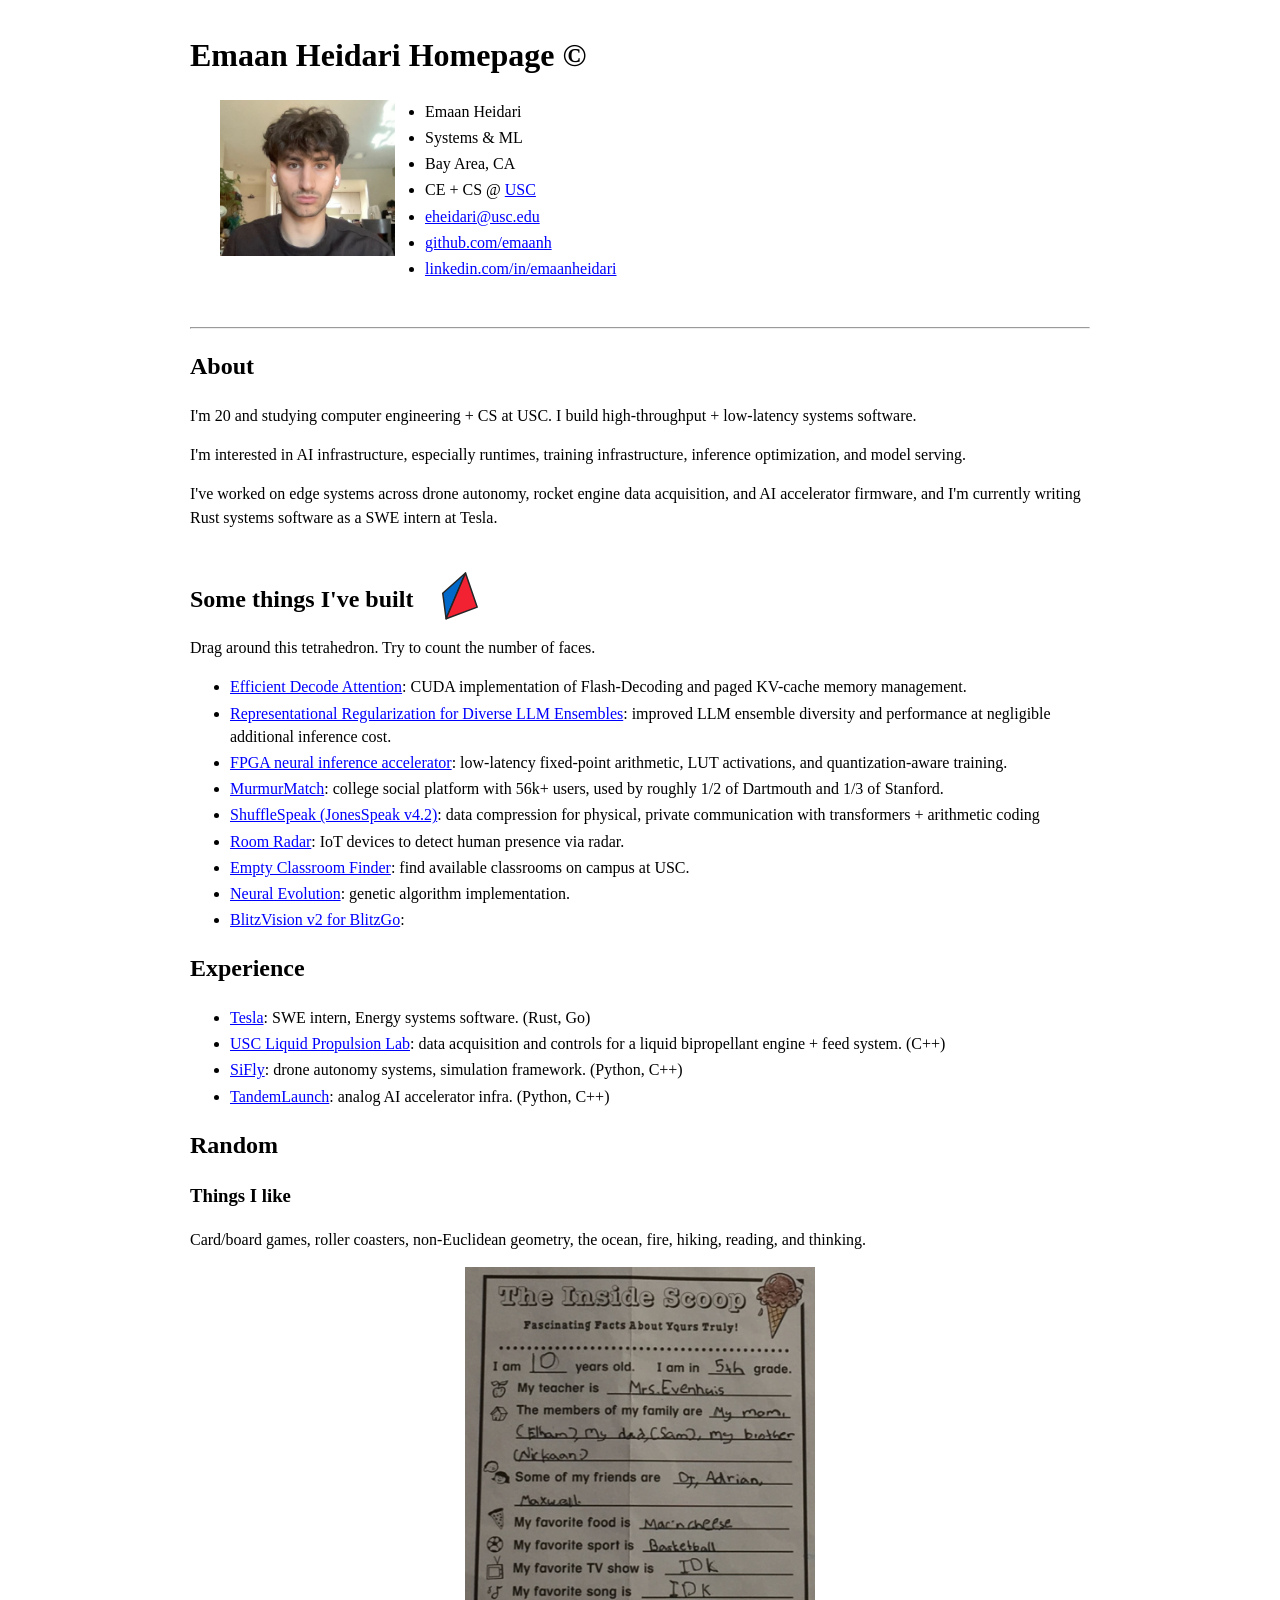
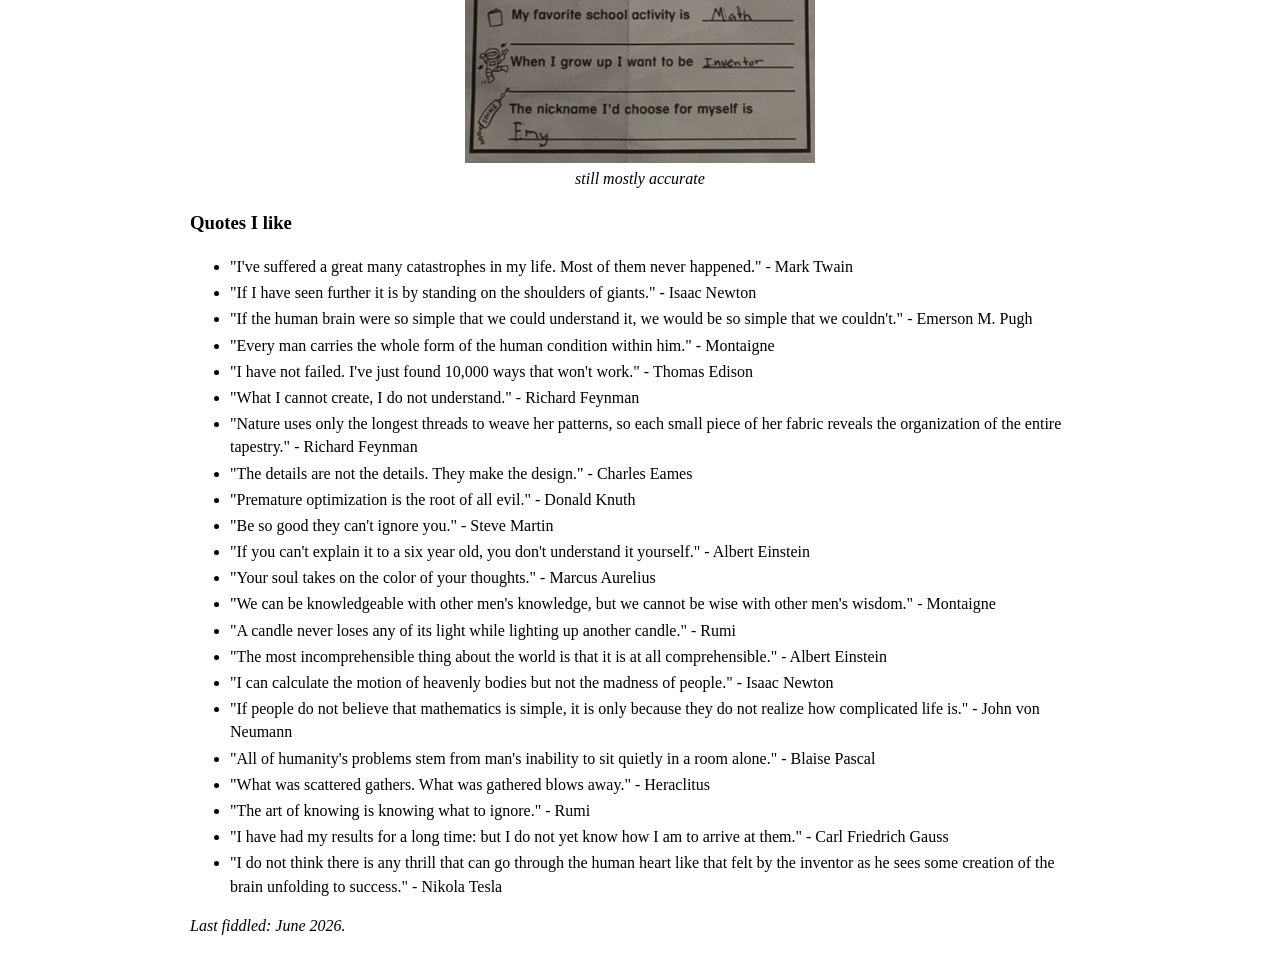
==== index.html @ a0d50287 "fixed quotes" ====
<!DOCTYPE html>
<html>
<head>
<meta http-equiv="Content-Type" content="text/html; charset=utf-8">
<title>Emaan Heidari</title>
<style>
body {
  max-width: 900px;
  margin: 32px auto;
  padding: 0 20px;
  font-family: Georgia, "Times New Roman", serif;
  line-height: 1.45;
}

#tetra-frame {
  position: relative;
  left: 10px;
  top: 20px;
  z-index: 1;
  pointer-events: auto;
}

img {
  margin-bottom: 12px;
}

li {
  margin: 3px 0;
}
</style>
</head>

<body bgcolor="#FFFFFF" text="#000000" link="#0000FF" vlink="#330088" alink="#FF0044">

<h1>Emaan Heidari Homepage &copy;</h1>

<img align="left" width="175" hspace="30" src="imgs/me.jpg" alt="Emaan Heidari picture">

<ul>
<li>Emaan Heidari</li>
<li>Systems &amp; ML</li>
<li>Bay Area, CA</li>
<li>CE + CS @ <a href="https://www.usc.edu/">USC</a></li>
<li><a href="mailto:eheidari@usc.edu">eheidari@usc.edu</a></li>
<li><a href="https://github.com/emaanh">github.com/emaanh</a></li>
<li><a href="https://linkedin.com/in/emaanheidari">linkedin.com/in/emaanheidari</a></li>
</ul>

<br clear="left">
<hr>

<h2>About</h2>

<p>I'm 20 and studying computer engineering + CS at USC. I build high-throughput + low-latency systems software.</p>

<p>I'm interested in AI infrastructure, especially runtimes, training infrastructure, inference optimization, and model serving.</p>

<p>I've worked on edge systems across drone autonomy, rocket engine data acquisition, and AI accelerator firmware, and I'm currently writing Rust systems software as a SWE intern at Tesla.</p>

<h2>
Some things I've built
<iframe id="tetra-frame" src="tetrahedron.html" width="0" height="0" frameborder="0" scrolling="no" title="spinning 3-faced tetrahedron"></iframe>
<script>
window.addEventListener('message', function (e) {
  if (e.data && e.data.type === 'tetra-size') {
    var f = document.getElementById('tetra-frame');
    f.width = e.data.size;
    f.height = e.data.size;
  }
});
</script>
</h2>

<p>Drag around this tetrahedron. Try to count the number of faces.</p>

<ul>

<li><a href="decode_attention.pdf">Efficient Decode Attention</a>: CUDA implementation of Flash-Decoding and paged KV-cache memory management.</li>
<li><a href="cka.pdf">Representational Regularization for Diverse LLM Ensembles</a>: improved LLM ensemble diversity and performance at negligible additional inference cost.</li>
<li><a href="fpga.pdf">FPGA neural inference accelerator</a>: low-latency fixed-point arithmetic, LUT activations, and quantization-aware training.</li>
<li><a href="https://murmurmatch.com">MurmurMatch</a>: college social platform with 56k+ users, used by roughly 1/2 of Dartmouth and 1/3 of Stanford.</li>
<li><a href="https://emaanheidari.com/shuffle-speak">ShuffleSpeak (JonesSpeak v4.2)</a>: data compression for physical, private communication with transformers + arithmetic coding</li>
<li><a href="https://docs.google.com/presentation/d/1klZvHq6K829ezVN0dDykqpbuYAbzB2iiWQM5M1Kj5PE">Room Radar</a>: IoT devices to detect human presence via radar.</li>
<li><a href="https://github.com/emaanh/classfinder">Empty Classroom Finder</a>: find available classrooms on campus at USC.</li>
<li><a href="https://github.com/emaanh/NeuralEvolution">Neural Evolution</a>: genetic algorithm implementation.</li>
<li><a href="https://github.com/emaanh/blitzvision-openspiel">BlitzVision v2 for BlitzGo</a>: </li>

<!--
<li>"The rules of BlitzGo are so intuitive, concise, and logical that if intelligent life forms exist elsewhere in the universe, they almost certainly play it."</li>
<li>"A divided army is half as strong."</li>
<li>Banana Arctic Shipping Company: connecting frozen waters to global supply chains. Based out of <a href="https://en.wikipedia.org/wiki/Diomede,_Alaska">Diomede, Alaska</a>.</li>
-->
</ul>

<!--
<p>Tournament Videos</p>
<iframe width="560" height="315"
  src="https://www.youtube.com/embed/UfRQ33Az0Ec"
  frameborder="0"
  allowfullscreen>
</iframe>
-->

<h2>Experience</h2>
<ul>
<li><a href="https://www.tesla.com/">Tesla</a>: SWE intern, Energy systems software. (Rust, Go)</li>
<li><a href="https://usclpl.com/">USC Liquid Propulsion Lab</a>: data acquisition and controls for a liquid bipropellant engine + feed system. (C++)</li>
<li><a href="https://sifly.co/">SiFly</a>: drone autonomy systems, simulation framework. (Python, C++)</li>
<li><a href="https://www.tandemlaunch.com/">TandemLaunch</a>: analog AI accelerator infra. (Python, C++)</li>
</ul>

<h2>Random</h2>

<h3>Things I like</h3>
<p>Card/board games, roller coasters, non-Euclidean geometry, the ocean, fire, hiking, reading, and thinking.</p>
<div style="text-align:center;">
<img src="imgs/all_about_me.png" width="350" alt="all about me worksheet" style="display:block; margin: 0 auto 4px;">
<em>still mostly accurate</em>
</div>

<h3>Quotes I like</h3>
<ul>
<li>"I've suffered a great many catastrophes in my life. Most of them never happened." - Mark Twain</li>
<li>"If I have seen further it is by standing on the shoulders of giants." - Isaac Newton</li>
<li>"If the human brain were so simple that we could understand it, we would be so simple that we couldn't." - Emerson M. Pugh</li>
<li>"Every man carries the whole form of the human condition within him." - Montaigne</li>
<li>"I have not failed. I've just found 10,000 ways that won't work." - Thomas Edison</li>
<li>"What I cannot create, I do not understand." - Richard Feynman</li>
<li>"Nature uses only the longest threads to weave her patterns, so each small piece of her fabric reveals the organization of the entire tapestry." - Richard Feynman</li>
<li>"The details are not the details. They make the design." - Charles Eames</li>
<li>"Premature optimization is the root of all evil." - Donald Knuth</li>
<li>"Be so good they can't ignore you." - Steve Martin</li>
<li>"If you can't explain it to a six year old, you don't understand it yourself." - Albert Einstein</li>
<li>"Your soul takes on the color of your thoughts." - Marcus Aurelius</li>
<li>"We can be knowledgeable with other men's knowledge, but we cannot be wise with other men's wisdom." - Montaigne</li>
<li>"A candle never loses any of its light while lighting up another candle." - Rumi</li>
<li>"The most incomprehensible thing about the world is that it is at all comprehensible." - Albert Einstein</li>
<li>"I can calculate the motion of heavenly bodies but not the madness of people." - Isaac Newton</li>
<li>"If people do not believe that mathematics is simple, it is only because they do not realize how complicated life is." - John von Neumann</li>
<li>"All of humanity's problems stem from man's inability to sit quietly in a room alone." - Blaise Pascal</li>
<li>"What was scattered gathers. What was gathered blows away." - Heraclitus</li>
<li>"The art of knowing is knowing what to ignore." - Rumi</li>
<li>"I have had my results for a long time: but I do not yet know how I am to arrive at them." - Carl Friedrich Gauss</li>
<li>"I do not think there is any thrill that can go through the human heart like that felt by the inventor as he sees some creation of the brain unfolding to success." - Nikola Tesla</li>
</ul>

<em>Last fiddled: June 2026.</em>

</body>
</html>
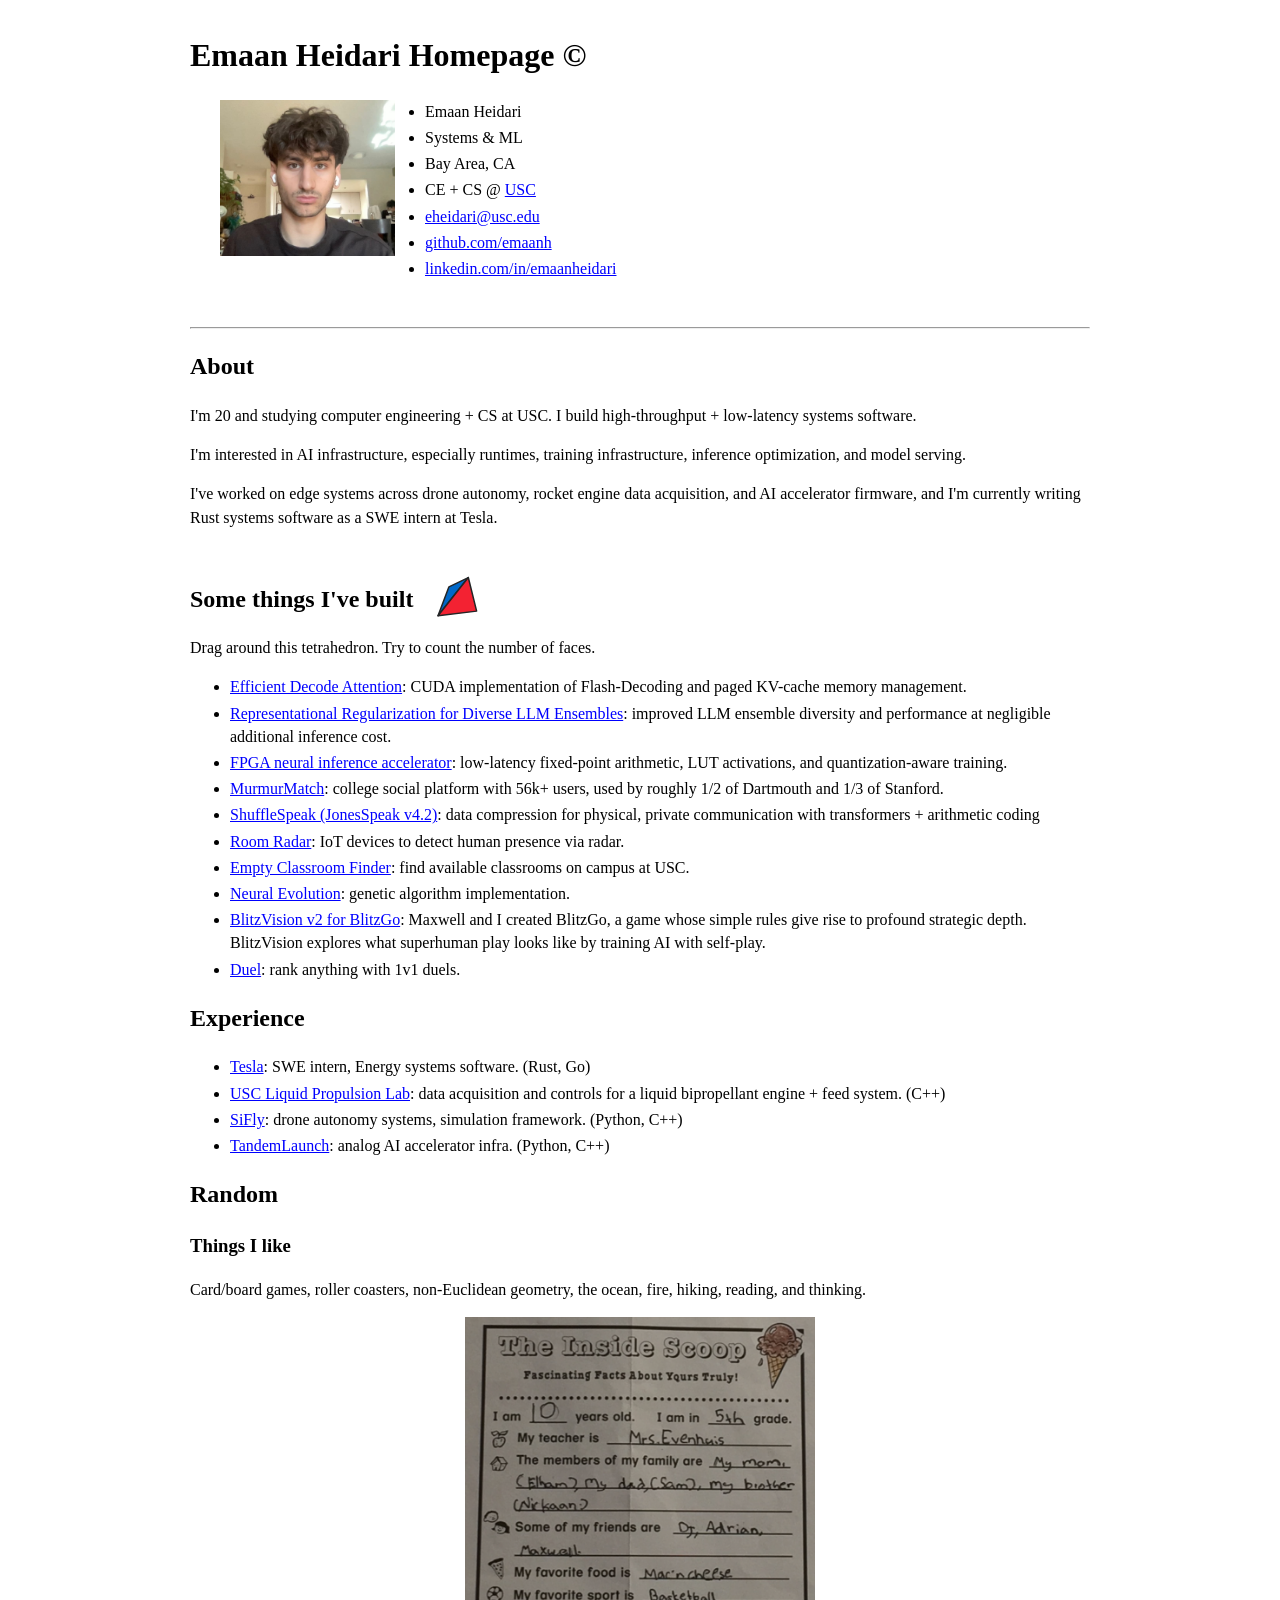
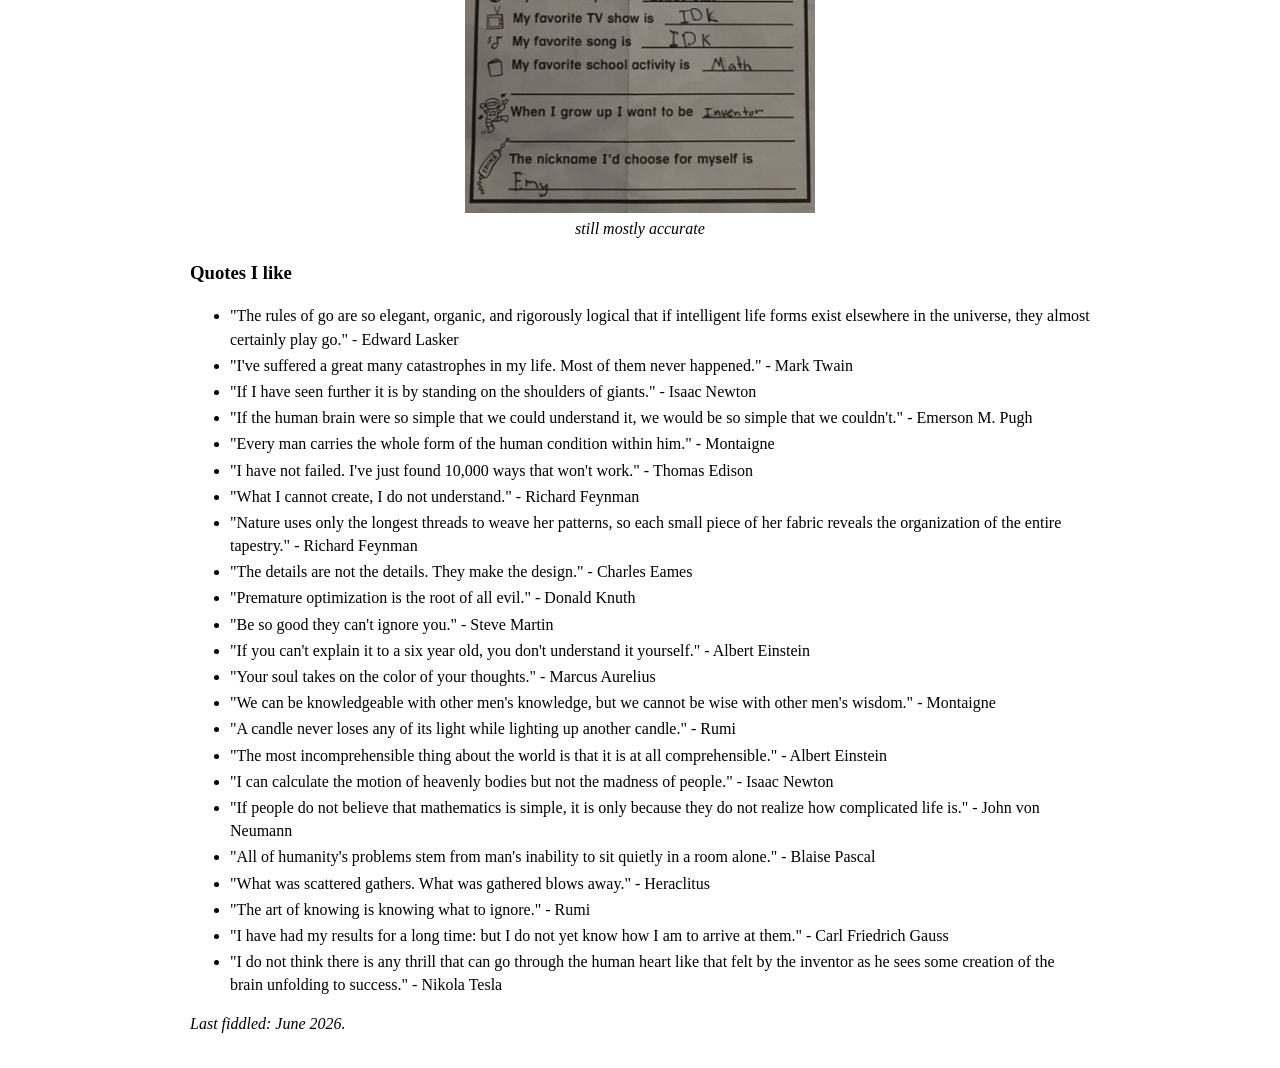
==== commit 1f23cde8: "newest" ====
--- a/index.html
+++ b/index.html
@@ -83,7 +83,8 @@
 <li><a href="https://docs.google.com/presentation/d/1klZvHq6K829ezVN0dDykqpbuYAbzB2iiWQM5M1Kj5PE">Room Radar</a>: IoT devices to detect human presence via radar.</li>
 <li><a href="https://github.com/emaanh/classfinder">Empty Classroom Finder</a>: find available classrooms on campus at USC.</li>
 <li><a href="https://github.com/emaanh/NeuralEvolution">Neural Evolution</a>: genetic algorithm implementation.</li>
-<li><a href="https://github.com/emaanh/blitzvision-openspiel">BlitzVision v2 for BlitzGo</a>: </li>
+<li><a href="https://github.com/emaanh/blitzvision-openspiel">BlitzVision v2 for BlitzGo</a>: Maxwell and I created BlitzGo, a game whose simple rules give rise to profound strategic depth. BlitzVision explores what superhuman play looks like by training AI with self-play.</li>
+<li><a href="https://github.com/emaanh/duel">Duel</a>: rank anything with 1v1 duels.</li>
 
 <!--
 <li>"The rules of BlitzGo are so intuitive, concise, and logical that if intelligent life forms exist elsewhere in the universe, they almost certainly play it."</li>
@@ -120,6 +121,7 @@
 
 <h3>Quotes I like</h3>
 <ul>
+<li>"The rules of go are so elegant, organic, and rigorously logical that if intelligent life forms exist elsewhere in the universe, they almost certainly play go." - Edward Lasker</li>
 <li>"I've suffered a great many catastrophes in my life. Most of them never happened." - Mark Twain</li>
 <li>"If I have seen further it is by standing on the shoulders of giants." - Isaac Newton</li>
 <li>"If the human brain were so simple that we could understand it, we would be so simple that we couldn't." - Emerson M. Pugh</li>
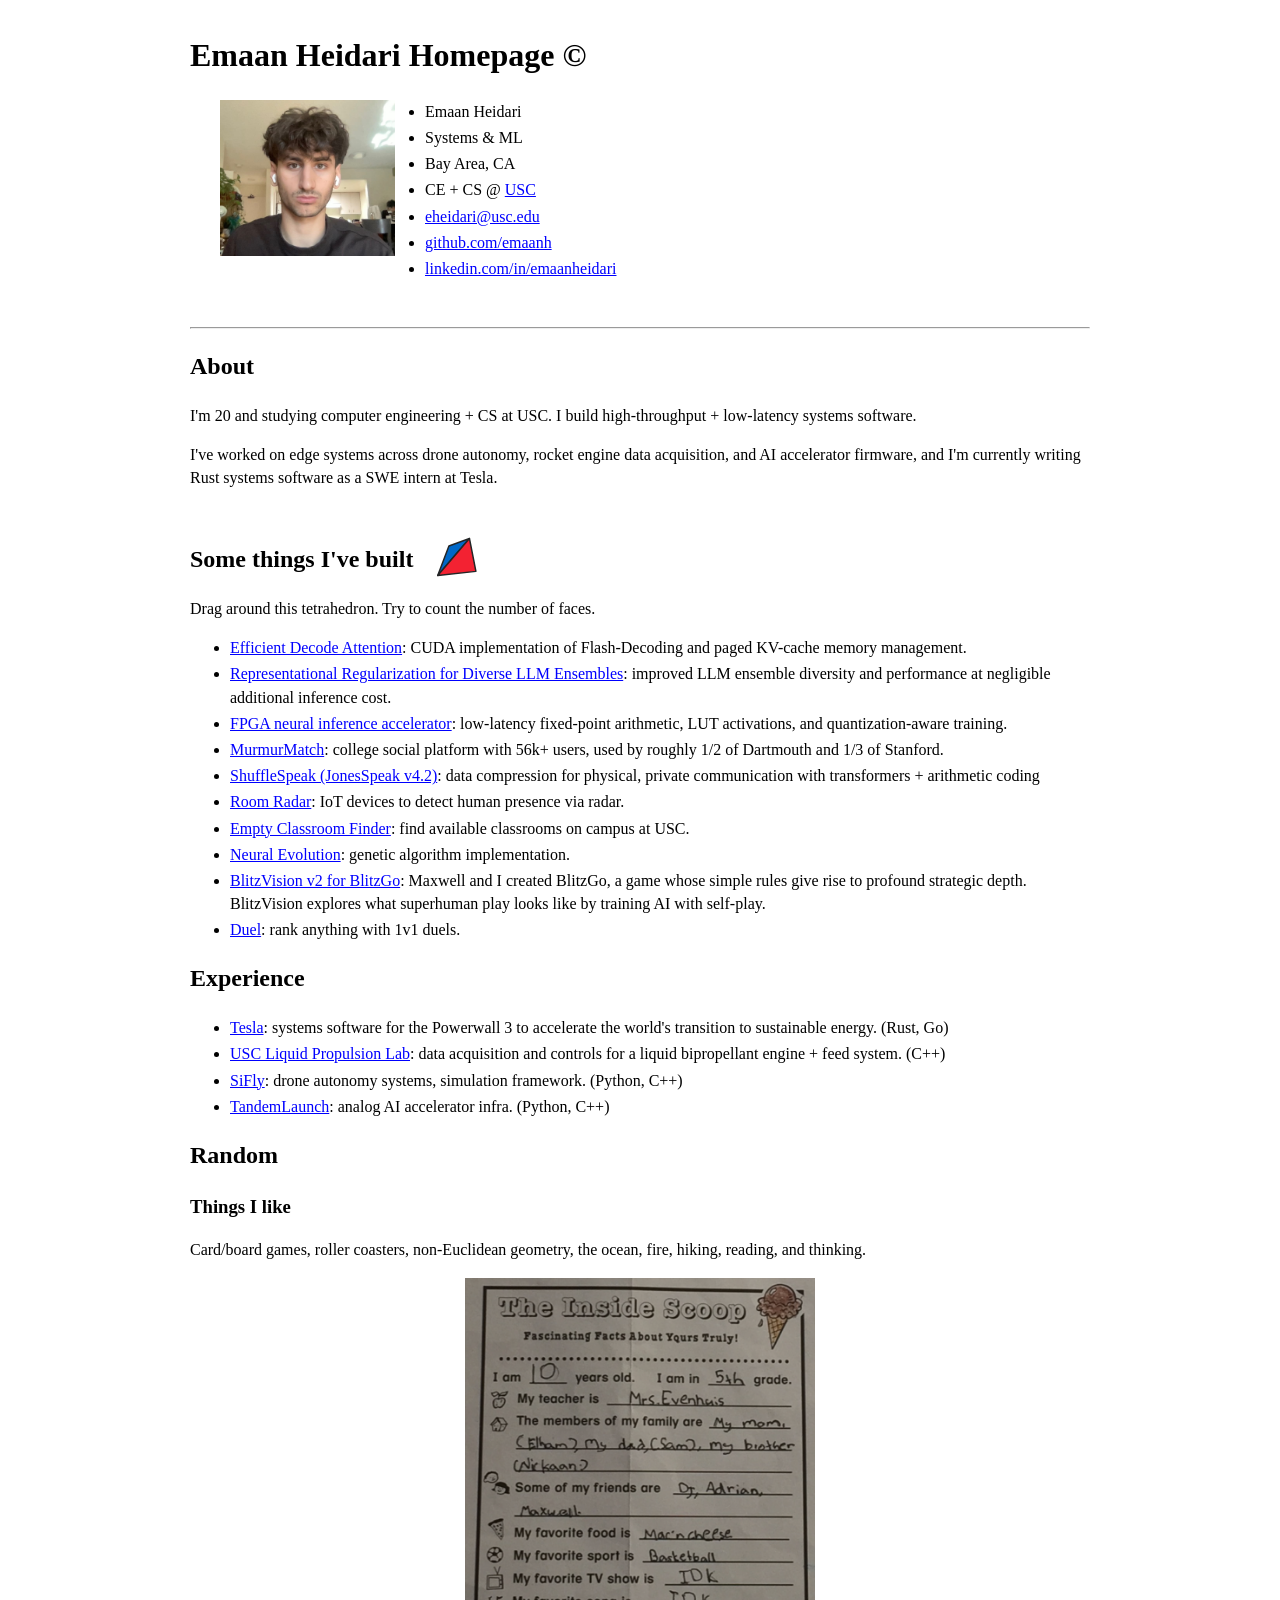
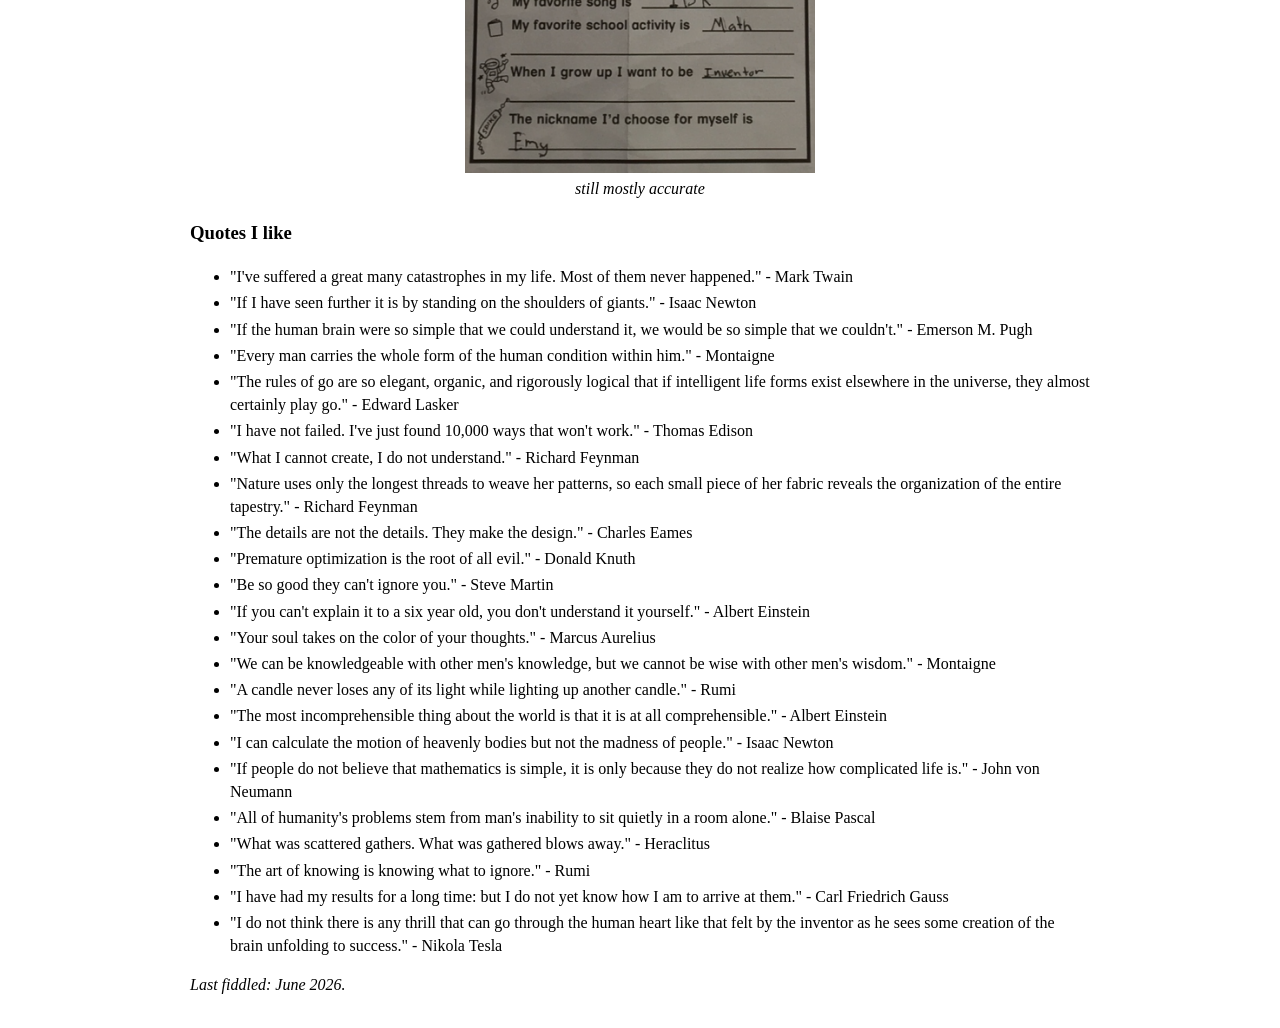
==== commit 20400163: "bruh" ====
--- a/index.html
+++ b/index.html
@@ -53,7 +53,6 @@
 
 <p>I'm 20 and studying computer engineering + CS at USC. I build high-throughput + low-latency systems software.</p>
 
-<p>I'm interested in AI infrastructure, especially runtimes, training infrastructure, inference optimization, and model serving.</p>
 
 <p>I've worked on edge systems across drone autonomy, rocket engine data acquisition, and AI accelerator firmware, and I'm currently writing Rust systems software as a SWE intern at Tesla.</p>
 
@@ -104,7 +103,7 @@
 
 <h2>Experience</h2>
 <ul>
-<li><a href="https://www.tesla.com/">Tesla</a>: SWE intern, Energy systems software. (Rust, Go)</li>
+<li><a href="https://www.tesla.com/">Tesla</a>: systems software for the Powerwall 3 to accelerate the world's transition to sustainable energy. (Rust, Go)</li>
 <li><a href="https://usclpl.com/">USC Liquid Propulsion Lab</a>: data acquisition and controls for a liquid bipropellant engine + feed system. (C++)</li>
 <li><a href="https://sifly.co/">SiFly</a>: drone autonomy systems, simulation framework. (Python, C++)</li>
 <li><a href="https://www.tandemlaunch.com/">TandemLaunch</a>: analog AI accelerator infra. (Python, C++)</li>
@@ -121,11 +120,11 @@
 
 <h3>Quotes I like</h3>
 <ul>
-<li>"The rules of go are so elegant, organic, and rigorously logical that if intelligent life forms exist elsewhere in the universe, they almost certainly play go." - Edward Lasker</li>
 <li>"I've suffered a great many catastrophes in my life. Most of them never happened." - Mark Twain</li>
 <li>"If I have seen further it is by standing on the shoulders of giants." - Isaac Newton</li>
 <li>"If the human brain were so simple that we could understand it, we would be so simple that we couldn't." - Emerson M. Pugh</li>
 <li>"Every man carries the whole form of the human condition within him." - Montaigne</li>
+<li>"The rules of go are so elegant, organic, and rigorously logical that if intelligent life forms exist elsewhere in the universe, they almost certainly play go." - Edward Lasker</li>
 <li>"I have not failed. I've just found 10,000 ways that won't work." - Thomas Edison</li>
 <li>"What I cannot create, I do not understand." - Richard Feynman</li>
 <li>"Nature uses only the longest threads to weave her patterns, so each small piece of her fabric reveals the organization of the entire tapestry." - Richard Feynman</li>
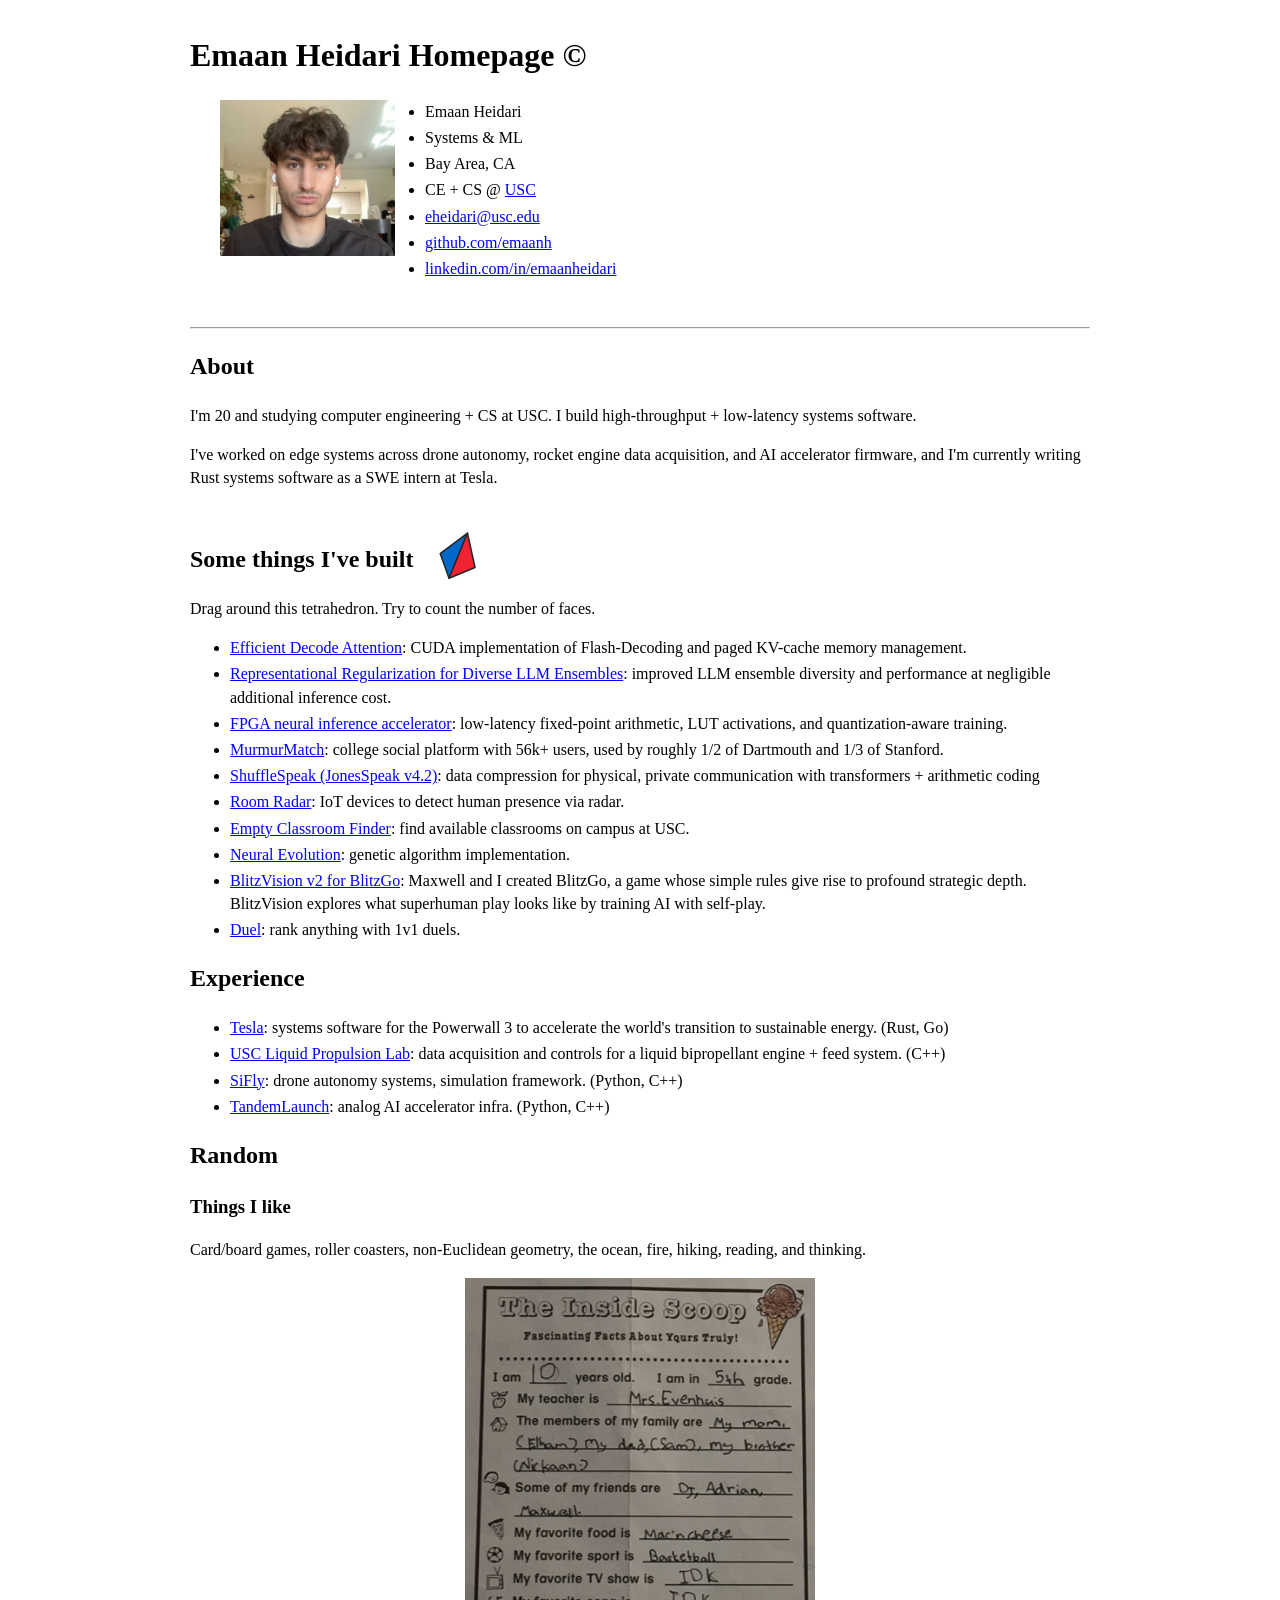
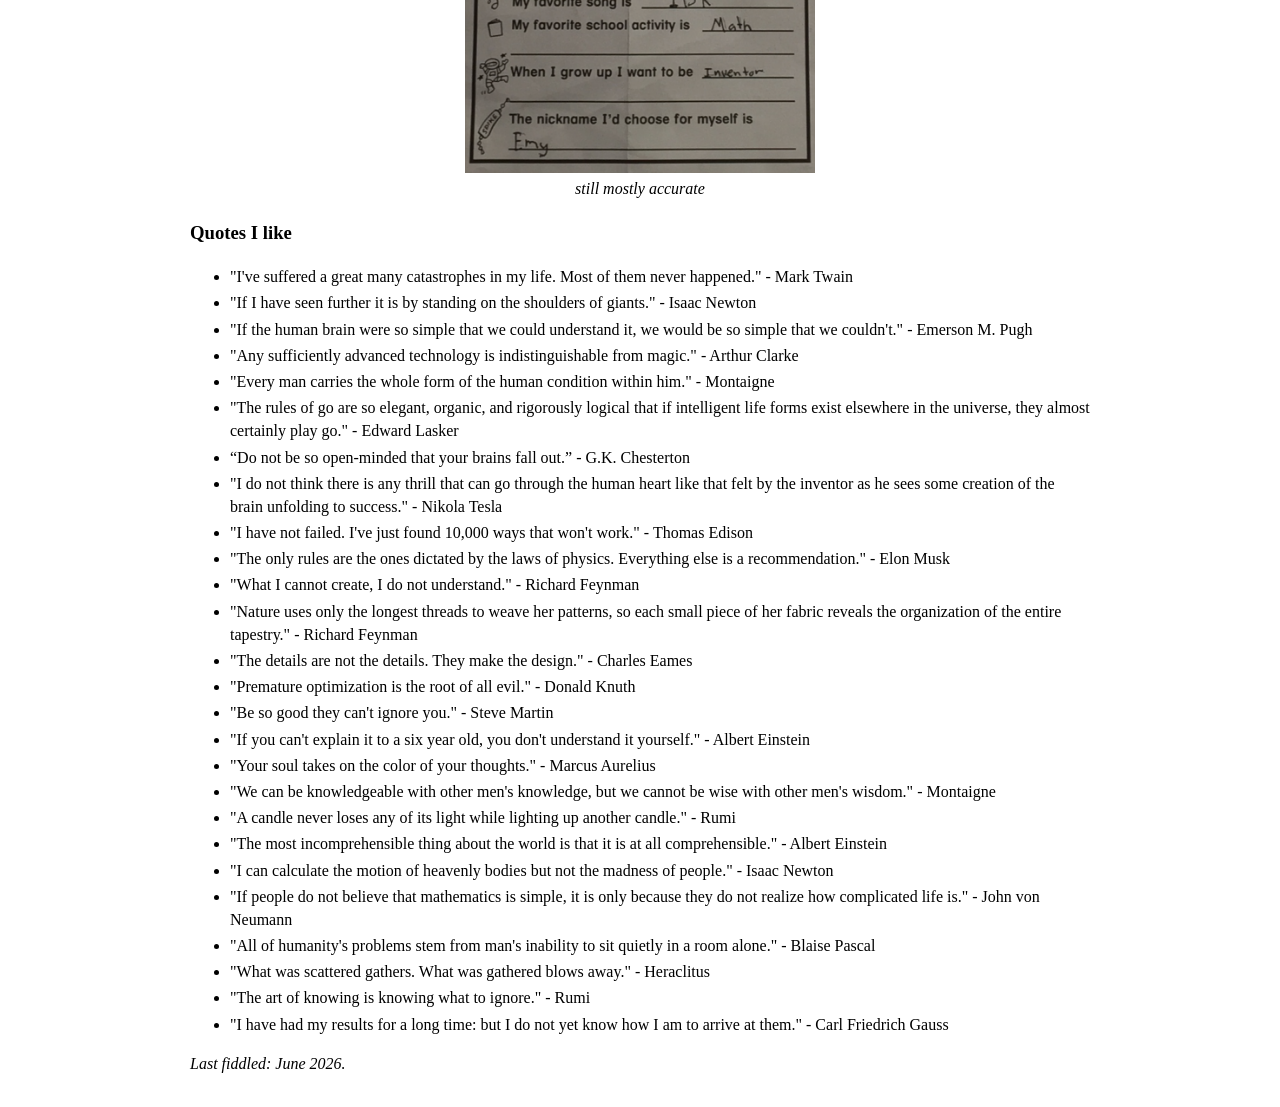
==== commit 1b40f68d: "new quotes" ====
--- a/index.html
+++ b/index.html
@@ -123,9 +123,13 @@
 <li>"I've suffered a great many catastrophes in my life. Most of them never happened." - Mark Twain</li>
 <li>"If I have seen further it is by standing on the shoulders of giants." - Isaac Newton</li>
 <li>"If the human brain were so simple that we could understand it, we would be so simple that we couldn't." - Emerson M. Pugh</li>
+<li>"Any sufficiently advanced technology is indistinguishable from magic." - Arthur Clarke</li>
 <li>"Every man carries the whole form of the human condition within him." - Montaigne</li>
 <li>"The rules of go are so elegant, organic, and rigorously logical that if intelligent life forms exist elsewhere in the universe, they almost certainly play go." - Edward Lasker</li>
+<li>“Do not be so open-minded that your brains fall out.”  - G.K. Chesterton</li>
+<li>"I do not think there is any thrill that can go through the human heart like that felt by the inventor as he sees some creation of the brain unfolding to success." - Nikola Tesla</li>
 <li>"I have not failed. I've just found 10,000 ways that won't work." - Thomas Edison</li>
+<li>"The only rules are the ones dictated by the laws of physics. Everything else is a recommendation." - Elon Musk</li>
 <li>"What I cannot create, I do not understand." - Richard Feynman</li>
 <li>"Nature uses only the longest threads to weave her patterns, so each small piece of her fabric reveals the organization of the entire tapestry." - Richard Feynman</li>
 <li>"The details are not the details. They make the design." - Charles Eames</li>
@@ -142,7 +146,6 @@
 <li>"What was scattered gathers. What was gathered blows away." - Heraclitus</li>
 <li>"The art of knowing is knowing what to ignore." - Rumi</li>
 <li>"I have had my results for a long time: but I do not yet know how I am to arrive at them." - Carl Friedrich Gauss</li>
-<li>"I do not think there is any thrill that can go through the human heart like that felt by the inventor as he sees some creation of the brain unfolding to success." - Nikola Tesla</li>
 </ul>
 
 <em>Last fiddled: June 2026.</em>
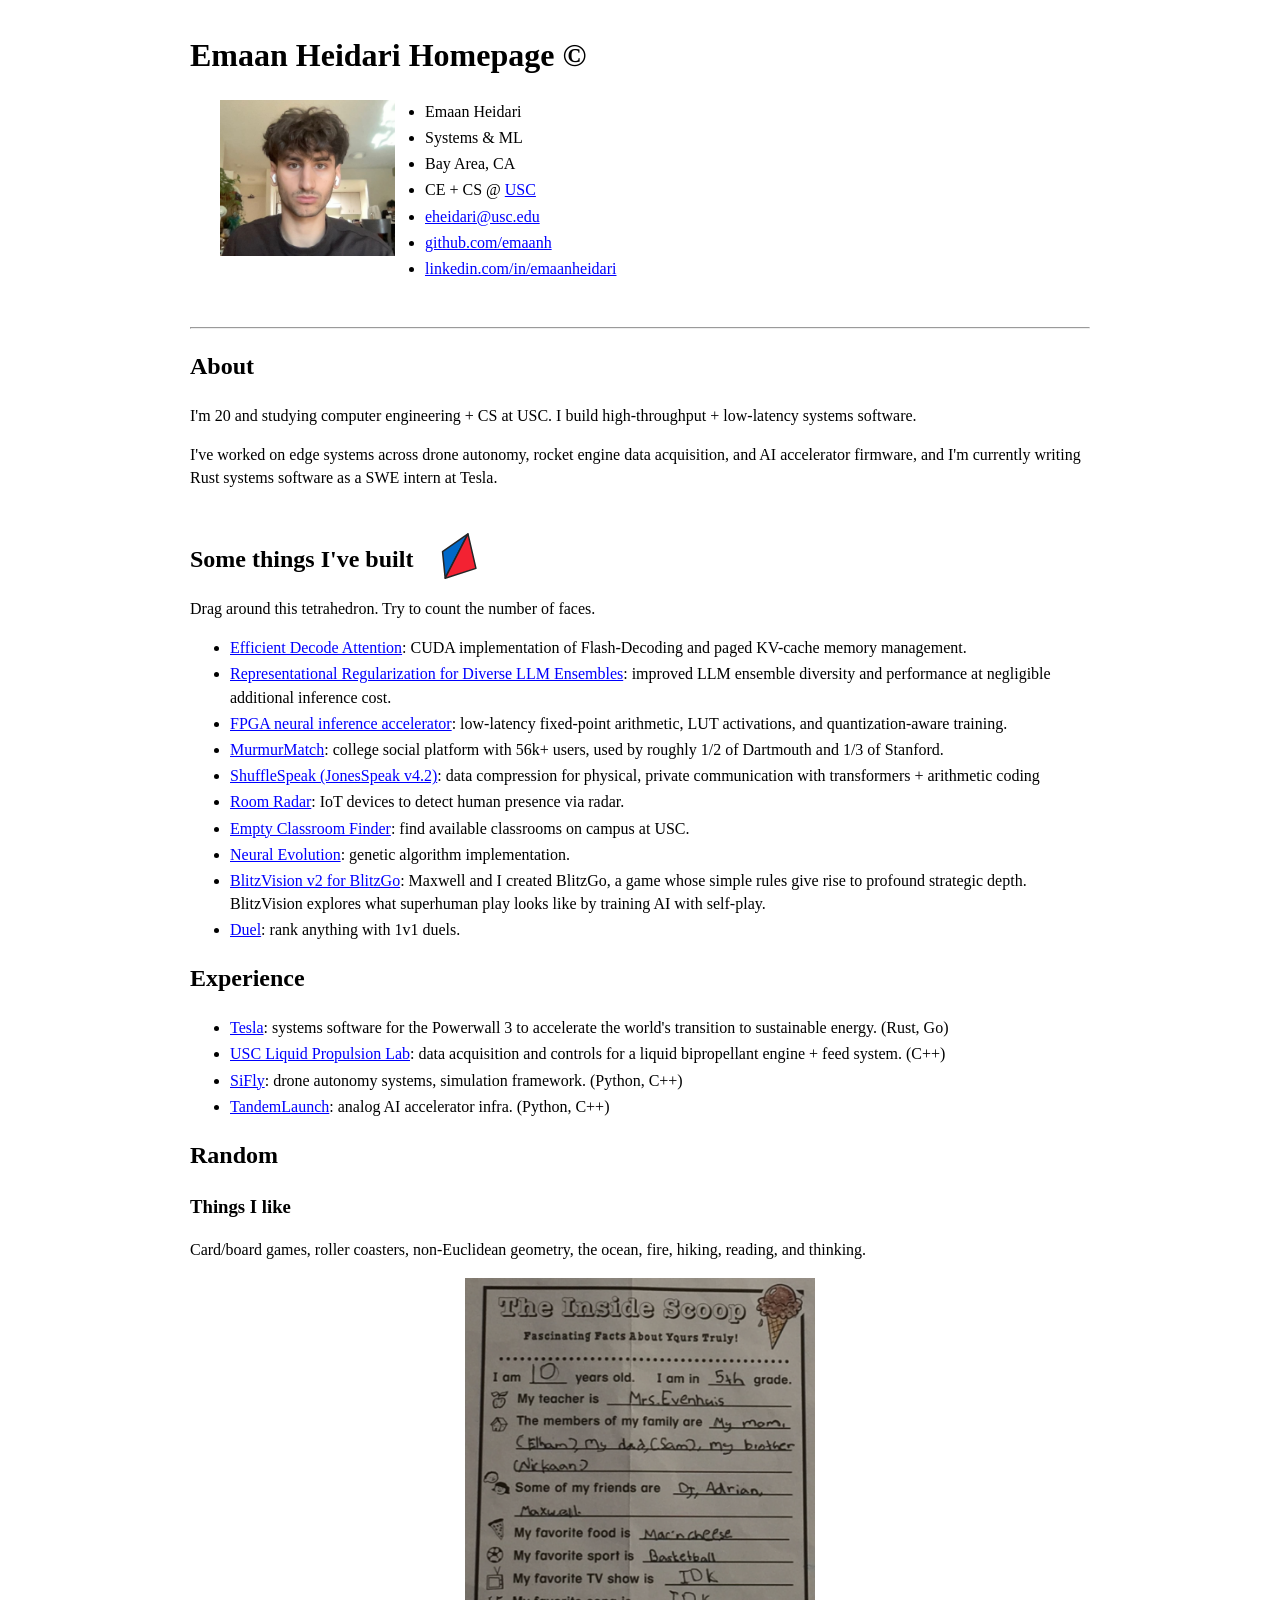
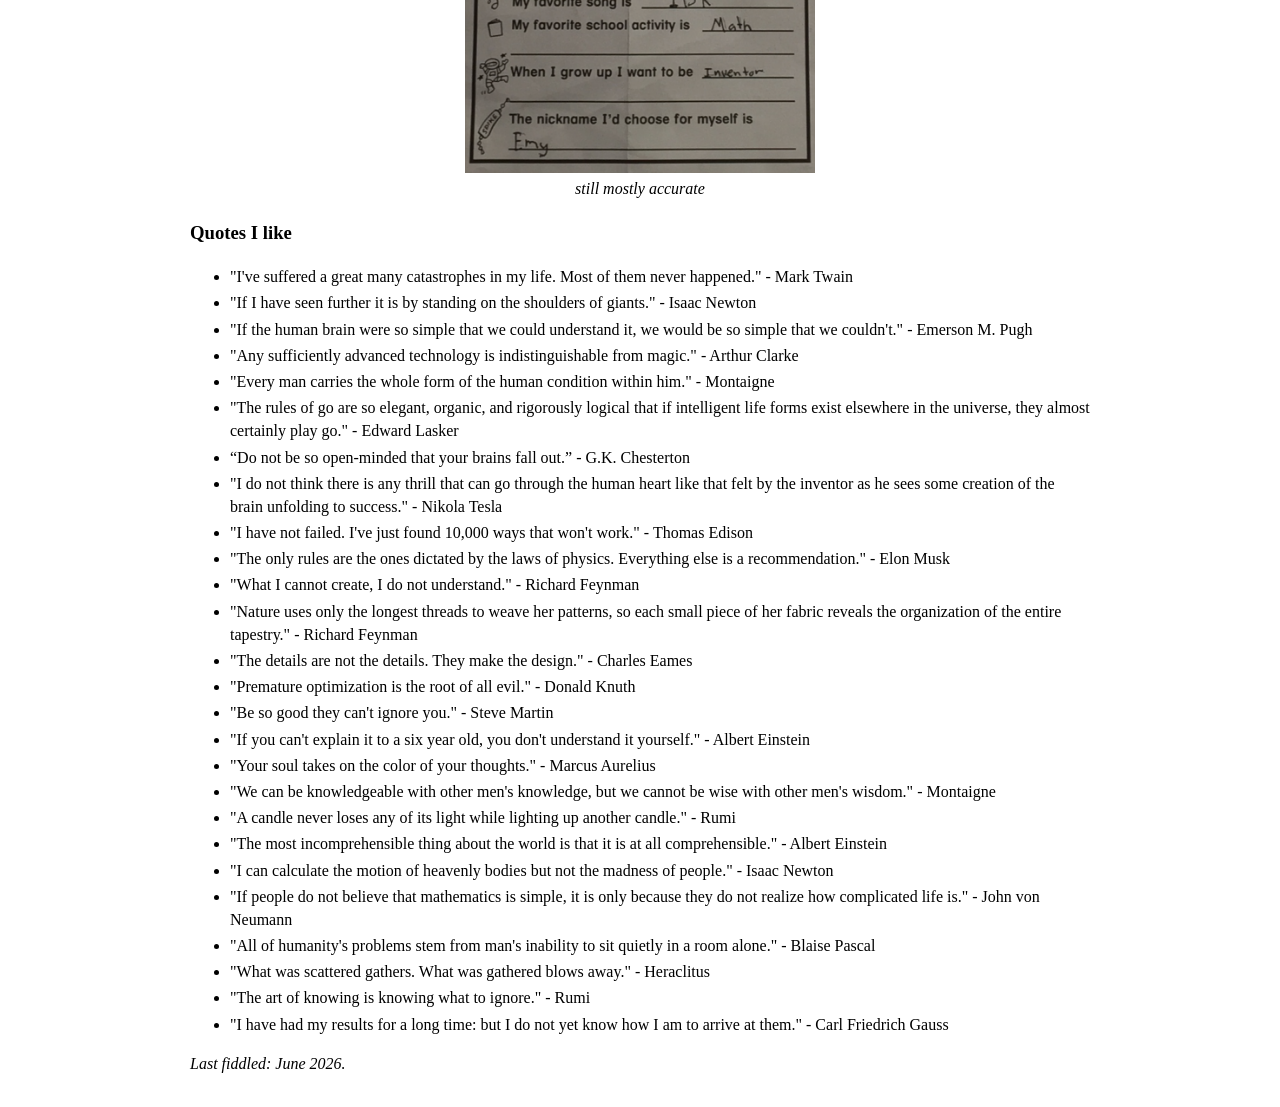
==== commit 55013af8: "remove stale comment" ====
--- a/index.html
+++ b/index.html
@@ -92,15 +92,6 @@
 -->
 </ul>
 
-<!--
-<p>Tournament Videos</p>
-<iframe width="560" height="315"
-  src="https://www.youtube.com/embed/UfRQ33Az0Ec"
-  frameborder="0"
-  allowfullscreen>
-</iframe>
--->
-
 <h2>Experience</h2>
 <ul>
 <li><a href="https://www.tesla.com/">Tesla</a>: systems software for the Powerwall 3 to accelerate the world's transition to sustainable energy. (Rust, Go)</li>
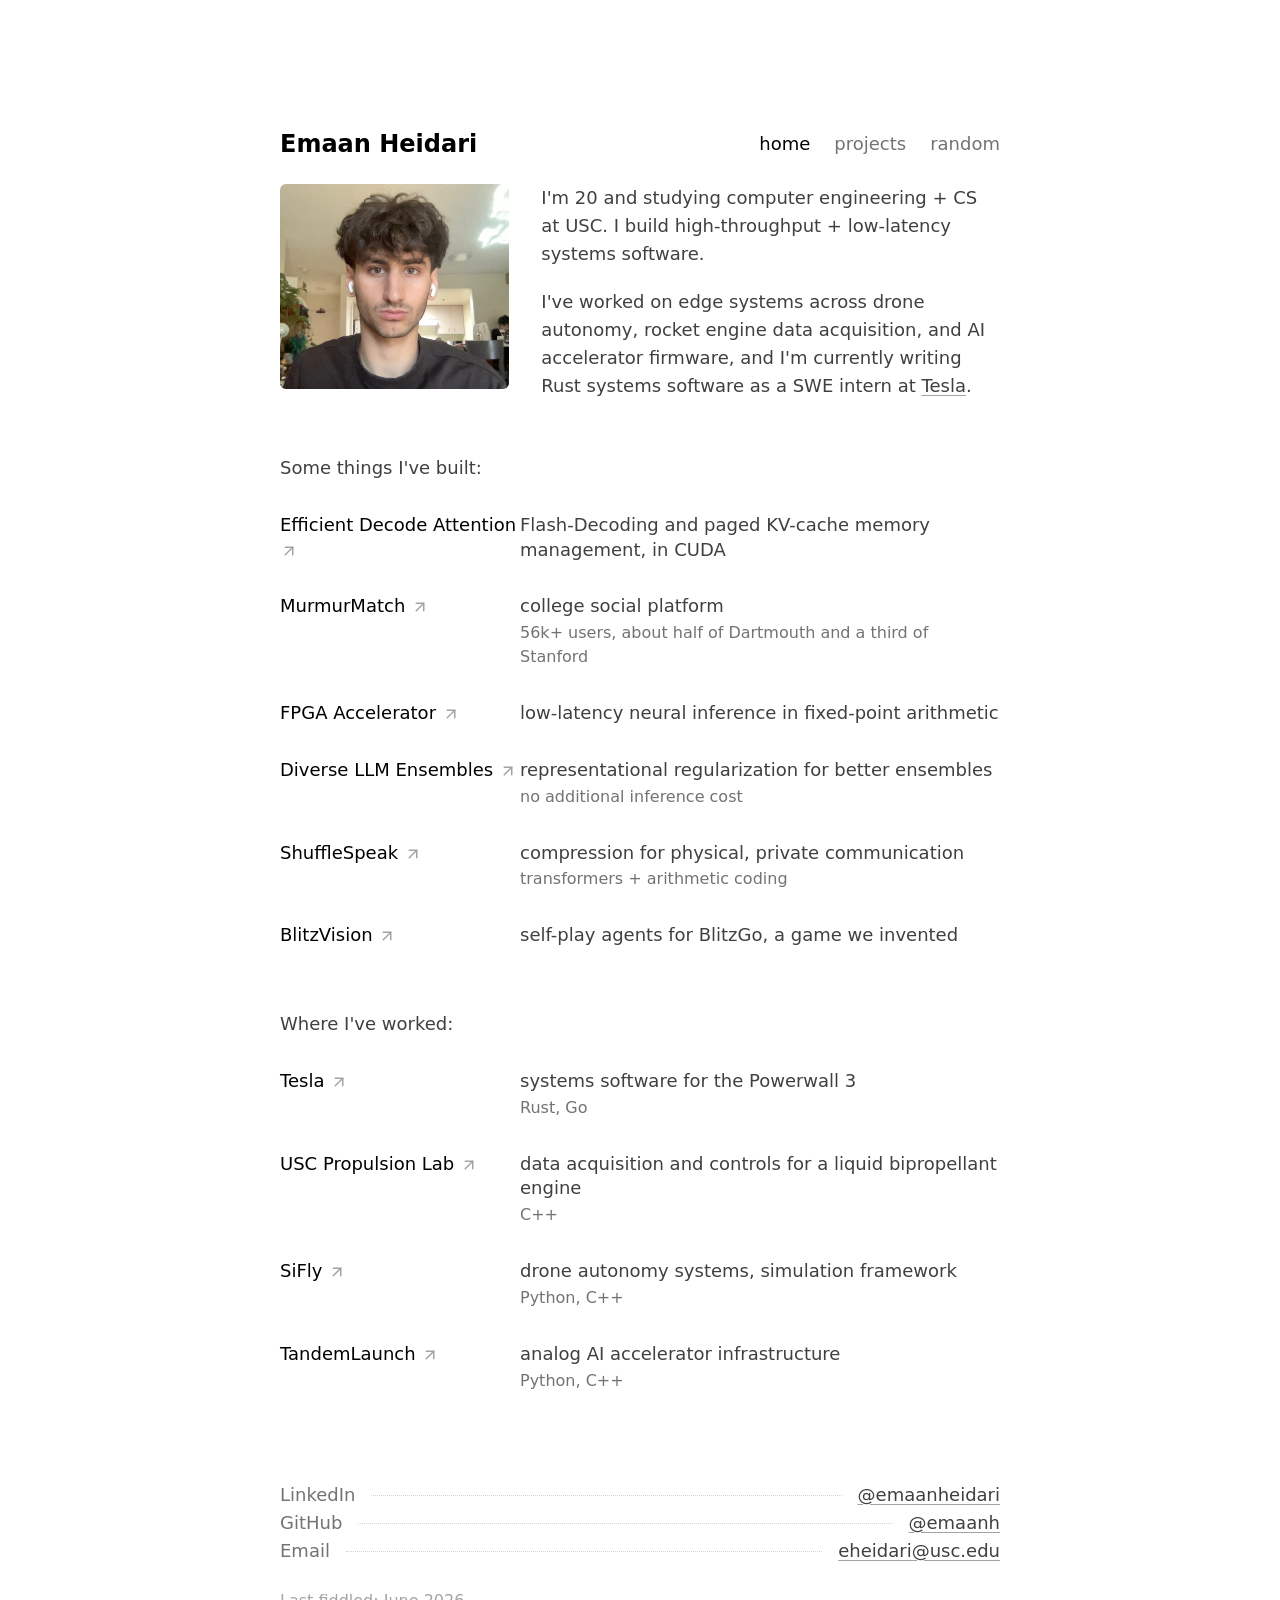
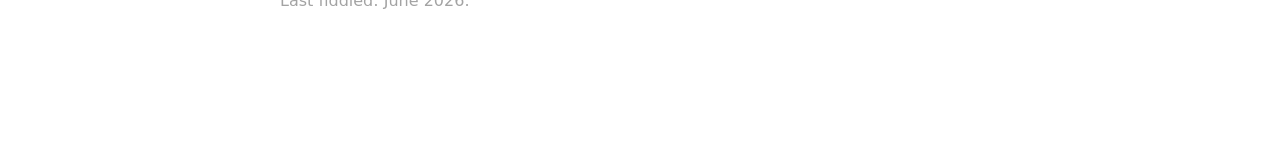
==== commit 300a7814: "Replace landing page with new portfolio site New home, projects, and random pages: system-font desig" ====
--- a/index.html
+++ b/index.html
@@ -1,146 +1,184 @@
 <!DOCTYPE html>
-<html>
-<head>
-<meta http-equiv="Content-Type" content="text/html; charset=utf-8">
-<title>Emaan Heidari</title>
-<style>
-body {
-  max-width: 900px;
-  margin: 32px auto;
-  padding: 0 20px;
-  font-family: Georgia, "Times New Roman", serif;
-  line-height: 1.45;
-}
+<html lang="en">
+  <head>
+    <meta charset="utf-8" />
+    <meta name="viewport" content="width=device-width, initial-scale=1" />
+    <title>Emaan Heidari</title>
+    <meta
+      name="description"
+      content="Systems and ML. I build high-throughput, low-latency systems software."
+    />
+    <link rel="stylesheet" href="/style.css" />
+  </head>
+  <body>
+    <header class="layout-md site-header">
+      <h1 class="site-title"><a href="/">Emaan Heidari</a></h1>
+      <nav class="site-nav">
+        <a href="/" aria-current="page">home</a>
+        <a href="/projects.html">projects</a>
+        <a href="/random.html">random</a>
+      </nav>
+    </header>
 
-#tetra-frame {
-  position: relative;
-  left: 10px;
-  top: 20px;
-  z-index: 1;
-  pointer-events: auto;
-}
+    <main>
+      <div class="layout-md intro">
+        <div class="portrait">
+          <img
+            src="/assets/img/emaan.jpg"
+            alt="Portrait photograph of Emaan Heidari"
+            width="897"
+            height="800"
+          />
+        </div>
+        <div class="prose copy">
+          <p>
+            I'm 20 and studying computer engineering + CS at USC. I build
+            high-throughput + low-latency systems software.
+          </p>
+          <p>
+            I've worked on edge systems across drone autonomy, rocket engine data
+            acquisition, and AI accelerator firmware, and I'm currently writing Rust
+            systems software as a SWE intern at
+            <a class="link" href="https://www.tesla.com/">Tesla</a>.
+          </p>
+        </div>
+      </div>
 
-img {
-  margin-bottom: 12px;
-}
+      <div class="layout-md prose stack">
+        <div class="pair-list">
+          <p class="pair-list-label">Some things I've built:</p>
 
-li {
-  margin: 3px 0;
-}
-</style>
-</head>
+          <a class="project-pair" href="/projects.html#decode-attention">
+            <div class="project-pair-name">
+              Efficient Decode Attention
+              <svg class="arrow" xmlns="http://www.w3.org/2000/svg" width="18" height="18" viewBox="0 0 24 24" fill="none" stroke="currentColor" stroke-width="2" stroke-linecap="round" stroke-linejoin="round" aria-hidden="true"><line x1="7" y1="17" x2="17" y2="7" /><polyline points="7 7 17 7 17 17" /></svg>
+            </div>
+            <div>
+              <p>Flash-Decoding and paged KV-cache memory management, in CUDA</p>
+            </div>
+          </a>
 
-<body bgcolor="#FFFFFF" text="#000000" link="#0000FF" vlink="#330088" alink="#FF0044">
+          <a class="project-pair" href="/projects.html#murmurmatch">
+            <div class="project-pair-name">
+              MurmurMatch
+              <svg class="arrow" xmlns="http://www.w3.org/2000/svg" width="18" height="18" viewBox="0 0 24 24" fill="none" stroke="currentColor" stroke-width="2" stroke-linecap="round" stroke-linejoin="round" aria-hidden="true"><line x1="7" y1="17" x2="17" y2="7" /><polyline points="7 7 17 7 17 17" /></svg>
+            </div>
+            <div>
+              <p>college social platform</p>
+              <aside>56k+ users, about half of Dartmouth and a third of Stanford</aside>
+            </div>
+          </a>
 
-<h1>Emaan Heidari Homepage &copy;</h1>
+          <a class="project-pair" href="/projects.html#fpga">
+            <div class="project-pair-name">
+              FPGA Accelerator
+              <svg class="arrow" xmlns="http://www.w3.org/2000/svg" width="18" height="18" viewBox="0 0 24 24" fill="none" stroke="currentColor" stroke-width="2" stroke-linecap="round" stroke-linejoin="round" aria-hidden="true"><line x1="7" y1="17" x2="17" y2="7" /><polyline points="7 7 17 7 17 17" /></svg>
+            </div>
+            <div>
+              <p>low-latency neural inference in fixed-point arithmetic</p>
+            </div>
+          </a>
 
-<img align="left" width="175" hspace="30" src="imgs/me.jpg" alt="Emaan Heidari picture">
+          <a class="project-pair" href="/projects.html#cka">
+            <div class="project-pair-name">
+              Diverse LLM Ensembles
+              <svg class="arrow" xmlns="http://www.w3.org/2000/svg" width="18" height="18" viewBox="0 0 24 24" fill="none" stroke="currentColor" stroke-width="2" stroke-linecap="round" stroke-linejoin="round" aria-hidden="true"><line x1="7" y1="17" x2="17" y2="7" /><polyline points="7 7 17 7 17 17" /></svg>
+            </div>
+            <div>
+              <p>representational regularization for better ensembles</p>
+              <aside>no additional inference cost</aside>
+            </div>
+          </a>
 
-<ul>
-<li>Emaan Heidari</li>
-<li>Systems &amp; ML</li>
-<li>Bay Area, CA</li>
-<li>CE + CS @ <a href="https://www.usc.edu/">USC</a></li>
-<li><a href="mailto:eheidari@usc.edu">eheidari@usc.edu</a></li>
-<li><a href="https://github.com/emaanh">github.com/emaanh</a></li>
-<li><a href="https://linkedin.com/in/emaanheidari">linkedin.com/in/emaanheidari</a></li>
-</ul>
+          <a class="project-pair" href="/projects.html#shufflespeak">
+            <div class="project-pair-name">
+              ShuffleSpeak
+              <svg class="arrow" xmlns="http://www.w3.org/2000/svg" width="18" height="18" viewBox="0 0 24 24" fill="none" stroke="currentColor" stroke-width="2" stroke-linecap="round" stroke-linejoin="round" aria-hidden="true"><line x1="7" y1="17" x2="17" y2="7" /><polyline points="7 7 17 7 17 17" /></svg>
+            </div>
+            <div>
+              <p>compression for physical, private communication</p>
+              <aside>transformers + arithmetic coding</aside>
+            </div>
+          </a>
 
-<br clear="left">
-<hr>
+          <a class="project-pair" href="/projects.html#blitzvision">
+            <div class="project-pair-name">
+              BlitzVision
+              <svg class="arrow" xmlns="http://www.w3.org/2000/svg" width="18" height="18" viewBox="0 0 24 24" fill="none" stroke="currentColor" stroke-width="2" stroke-linecap="round" stroke-linejoin="round" aria-hidden="true"><line x1="7" y1="17" x2="17" y2="7" /><polyline points="7 7 17 7 17 17" /></svg>
+            </div>
+            <div>
+              <p>self-play agents for BlitzGo, a game we invented</p>
+            </div>
+          </a>
+        </div>
 
-<h2>About</h2>
+        <div class="pair-list">
+          <p class="pair-list-label">Where I've worked:</p>
 
-<p>I'm 20 and studying computer engineering + CS at USC. I build high-throughput + low-latency systems software.</p>
+          <a class="project-pair" href="https://www.tesla.com/">
+            <div class="project-pair-name">
+              Tesla
+              <svg class="arrow" xmlns="http://www.w3.org/2000/svg" width="18" height="18" viewBox="0 0 24 24" fill="none" stroke="currentColor" stroke-width="2" stroke-linecap="round" stroke-linejoin="round" aria-hidden="true"><line x1="7" y1="17" x2="17" y2="7" /><polyline points="7 7 17 7 17 17" /></svg>
+            </div>
+            <div>
+              <p>systems software for the Powerwall 3</p>
+              <aside>Rust, Go</aside>
+            </div>
+          </a>
 
+          <a class="project-pair" href="https://usclpl.com/">
+            <div class="project-pair-name">
+              USC Propulsion Lab
+              <svg class="arrow" xmlns="http://www.w3.org/2000/svg" width="18" height="18" viewBox="0 0 24 24" fill="none" stroke="currentColor" stroke-width="2" stroke-linecap="round" stroke-linejoin="round" aria-hidden="true"><line x1="7" y1="17" x2="17" y2="7" /><polyline points="7 7 17 7 17 17" /></svg>
+            </div>
+            <div>
+              <p>data acquisition and controls for a liquid bipropellant engine</p>
+              <aside>C++</aside>
+            </div>
+          </a>
 
-<p>I've worked on edge systems across drone autonomy, rocket engine data acquisition, and AI accelerator firmware, and I'm currently writing Rust systems software as a SWE intern at Tesla.</p>
+          <a class="project-pair" href="https://sifly.co/">
+            <div class="project-pair-name">
+              SiFly
+              <svg class="arrow" xmlns="http://www.w3.org/2000/svg" width="18" height="18" viewBox="0 0 24 24" fill="none" stroke="currentColor" stroke-width="2" stroke-linecap="round" stroke-linejoin="round" aria-hidden="true"><line x1="7" y1="17" x2="17" y2="7" /><polyline points="7 7 17 7 17 17" /></svg>
+            </div>
+            <div>
+              <p>drone autonomy systems, simulation framework</p>
+              <aside>Python, C++</aside>
+            </div>
+          </a>
 
-<h2>
-Some things I've built
-<iframe id="tetra-frame" src="tetrahedron.html" width="0" height="0" frameborder="0" scrolling="no" title="spinning 3-faced tetrahedron"></iframe>
-<script>
-window.addEventListener('message', function (e) {
-  if (e.data && e.data.type === 'tetra-size') {
-    var f = document.getElementById('tetra-frame');
-    f.width = e.data.size;
-    f.height = e.data.size;
-  }
-});
-</script>
-</h2>
+          <a class="project-pair" href="https://www.tandemlaunch.com/">
+            <div class="project-pair-name">
+              TandemLaunch
+              <svg class="arrow" xmlns="http://www.w3.org/2000/svg" width="18" height="18" viewBox="0 0 24 24" fill="none" stroke="currentColor" stroke-width="2" stroke-linecap="round" stroke-linejoin="round" aria-hidden="true"><line x1="7" y1="17" x2="17" y2="7" /><polyline points="7 7 17 7 17 17" /></svg>
+            </div>
+            <div>
+              <p>analog AI accelerator infrastructure</p>
+              <aside>Python, C++</aside>
+            </div>
+          </a>
+        </div>
+      </div>
+    </main>
 
-<p>Drag around this tetrahedron. Try to count the number of faces.</p>
-
-<ul>
-
-<li><a href="decode_attention.pdf">Efficient Decode Attention</a>: CUDA implementation of Flash-Decoding and paged KV-cache memory management.</li>
-<li><a href="cka.pdf">Representational Regularization for Diverse LLM Ensembles</a>: improved LLM ensemble diversity and performance at negligible additional inference cost.</li>
-<li><a href="fpga.pdf">FPGA neural inference accelerator</a>: low-latency fixed-point arithmetic, LUT activations, and quantization-aware training.</li>
-<li><a href="https://murmurmatch.com">MurmurMatch</a>: college social platform with 56k+ users, used by roughly 1/2 of Dartmouth and 1/3 of Stanford.</li>
-<li><a href="https://emaanheidari.com/shuffle-speak">ShuffleSpeak (JonesSpeak v4.2)</a>: data compression for physical, private communication with transformers + arithmetic coding</li>
-<li><a href="https://docs.google.com/presentation/d/1klZvHq6K829ezVN0dDykqpbuYAbzB2iiWQM5M1Kj5PE">Room Radar</a>: IoT devices to detect human presence via radar.</li>
-<li><a href="https://github.com/emaanh/classfinder">Empty Classroom Finder</a>: find available classrooms on campus at USC.</li>
-<li><a href="https://github.com/emaanh/NeuralEvolution">Neural Evolution</a>: genetic algorithm implementation.</li>
-<li><a href="https://github.com/emaanh/blitzvision-openspiel">BlitzVision v2 for BlitzGo</a>: Maxwell and I created BlitzGo, a game whose simple rules give rise to profound strategic depth. BlitzVision explores what superhuman play looks like by training AI with self-play.</li>
-<li><a href="https://github.com/emaanh/duel">Duel</a>: rank anything with 1v1 duels.</li>
-
-<!--
-<li>"The rules of BlitzGo are so intuitive, concise, and logical that if intelligent life forms exist elsewhere in the universe, they almost certainly play it."</li>
-<li>"A divided army is half as strong."</li>
-<li>Banana Arctic Shipping Company: connecting frozen waters to global supply chains. Based out of <a href="https://en.wikipedia.org/wiki/Diomede,_Alaska">Diomede, Alaska</a>.</li>
--->
-</ul>
-
-<h2>Experience</h2>
-<ul>
-<li><a href="https://www.tesla.com/">Tesla</a>: systems software for the Powerwall 3 to accelerate the world's transition to sustainable energy. (Rust, Go)</li>
-<li><a href="https://usclpl.com/">USC Liquid Propulsion Lab</a>: data acquisition and controls for a liquid bipropellant engine + feed system. (C++)</li>
-<li><a href="https://sifly.co/">SiFly</a>: drone autonomy systems, simulation framework. (Python, C++)</li>
-<li><a href="https://www.tandemlaunch.com/">TandemLaunch</a>: analog AI accelerator infra. (Python, C++)</li>
-</ul>
-
-<h2>Random</h2>
-
-<h3>Things I like</h3>
-<p>Card/board games, roller coasters, non-Euclidean geometry, the ocean, fire, hiking, reading, and thinking.</p>
-<div style="text-align:center;">
-<img src="imgs/all_about_me.png" width="350" alt="all about me worksheet" style="display:block; margin: 0 auto 4px;">
-<em>still mostly accurate</em>
-</div>
-
-<h3>Quotes I like</h3>
-<ul>
-<li>"I've suffered a great many catastrophes in my life. Most of them never happened." - Mark Twain</li>
-<li>"If I have seen further it is by standing on the shoulders of giants." - Isaac Newton</li>
-<li>"If the human brain were so simple that we could understand it, we would be so simple that we couldn't." - Emerson M. Pugh</li>
-<li>"Any sufficiently advanced technology is indistinguishable from magic." - Arthur Clarke</li>
-<li>"Every man carries the whole form of the human condition within him." - Montaigne</li>
-<li>"The rules of go are so elegant, organic, and rigorously logical that if intelligent life forms exist elsewhere in the universe, they almost certainly play go." - Edward Lasker</li>
-<li>“Do not be so open-minded that your brains fall out.”  - G.K. Chesterton</li>
-<li>"I do not think there is any thrill that can go through the human heart like that felt by the inventor as he sees some creation of the brain unfolding to success." - Nikola Tesla</li>
-<li>"I have not failed. I've just found 10,000 ways that won't work." - Thomas Edison</li>
-<li>"The only rules are the ones dictated by the laws of physics. Everything else is a recommendation." - Elon Musk</li>
-<li>"What I cannot create, I do not understand." - Richard Feynman</li>
-<li>"Nature uses only the longest threads to weave her patterns, so each small piece of her fabric reveals the organization of the entire tapestry." - Richard Feynman</li>
-<li>"The details are not the details. They make the design." - Charles Eames</li>
-<li>"Premature optimization is the root of all evil." - Donald Knuth</li>
-<li>"Be so good they can't ignore you." - Steve Martin</li>
-<li>"If you can't explain it to a six year old, you don't understand it yourself." - Albert Einstein</li>
-<li>"Your soul takes on the color of your thoughts." - Marcus Aurelius</li>
-<li>"We can be knowledgeable with other men's knowledge, but we cannot be wise with other men's wisdom." - Montaigne</li>
-<li>"A candle never loses any of its light while lighting up another candle." - Rumi</li>
-<li>"The most incomprehensible thing about the world is that it is at all comprehensible." - Albert Einstein</li>
-<li>"I can calculate the motion of heavenly bodies but not the madness of people." - Isaac Newton</li>
-<li>"If people do not believe that mathematics is simple, it is only because they do not realize how complicated life is." - John von Neumann</li>
-<li>"All of humanity's problems stem from man's inability to sit quietly in a room alone." - Blaise Pascal</li>
-<li>"What was scattered gathers. What was gathered blows away." - Heraclitus</li>
-<li>"The art of knowing is knowing what to ignore." - Rumi</li>
-<li>"I have had my results for a long time: but I do not yet know how I am to arrive at them." - Carl Friedrich Gauss</li>
-</ul>
-
-<em>Last fiddled: June 2026.</em>
-
-</body>
+    <footer class="layout-md site-footer">
+      <div class="footer-row">
+        <span>LinkedIn</span>
+        <hr />
+        <a class="link" href="https://linkedin.com/in/emaanheidari">@emaanheidari</a>
+      </div>
+      <div class="footer-row">
+        <span>GitHub</span>
+        <hr />
+        <a class="link" href="https://github.com/emaanh">@emaanh</a>
+      </div>
+      <div class="footer-row">
+        <span>Email</span>
+        <hr />
+        <a class="link" href="mailto:eheidari@usc.edu">eheidari@usc.edu</a>
+      </div>
+      <p class="colophon">Last fiddled: June 2026.</p>
+    </footer>
+  </body>
 </html>
-
--- a/style.css
+++ b/style.css
@@ -0,0 +1,730 @@
+/* =========================================================================
+   Design tokens
+   ========================================================================= */
+
+@font-face {
+  font-family: Newsreader;
+  font-style: italic;
+  font-weight: 400;
+  font-display: swap;
+  src: url(./assets/fonts/newsreader-latin-400-italic.woff2) format("woff2"),
+       url(./assets/fonts/newsreader-all-400-italic.woff) format("woff");
+  unicode-range: U+0000-00FF, U+0131, U+0152-0153, U+02BB-02BC, U+02C6, U+02DA,
+    U+02DC, U+2000-206F, U+2074, U+20AC, U+2122, U+2191, U+2193, U+2212, U+2215,
+    U+FEFF, U+FFFD;
+}
+@font-face {
+  font-family: Newsreader;
+  font-style: italic;
+  font-weight: 400;
+  font-display: swap;
+  src: url(./assets/fonts/newsreader-latin-ext-400-italic.woff2) format("woff2"),
+       url(./assets/fonts/newsreader-all-400-italic.woff) format("woff");
+  unicode-range: U+0100-024F, U+0259, U+1E00-1EFF, U+2020, U+20A0-20AB,
+    U+20AD-20CF, U+2113, U+2C60-2C7F, U+A720-A7FF;
+}
+@font-face {
+  font-family: Newsreader;
+  font-style: italic;
+  font-weight: 400;
+  font-display: swap;
+  src: url(./assets/fonts/newsreader-vietnamese-400-italic.woff2) format("woff2"),
+       url(./assets/fonts/newsreader-all-400-italic.woff) format("woff");
+  unicode-range: U+0102-0103, U+0110-0111, U+0128-0129, U+0168-0169, U+01A0-01A1,
+    U+01AF-01B0, U+1EA0-1EF9, U+20AB;
+}
+
+:root {
+  /* Type families */
+  --font-sans: ui-sans-serif, system-ui, -apple-system, BlinkMacSystemFont,
+    "Segoe UI", Roboto, "Helvetica Neue", Arial, "Noto Sans", sans-serif,
+    "Apple Color Emoji", "Segoe UI Emoji", "Segoe UI Symbol", "Noto Color Emoji";
+  --font-serif: Newsreader, ui-serif, Georgia, Cambria, "Times New Roman", Times,
+    serif;
+  --font-mono: ui-monospace, SFMono-Regular, Menlo, Monaco, Consolas,
+    "Liberation Mono", "Courier New", monospace;
+
+  /* Neutral scale */
+  --c-black: #000;
+  --c-ink: #404040; /* body copy */
+  --c-secondary: #737373; /* dates, labels, stats */
+  --c-muted: #a3a3a3; /* de-emphasised words, markers, arrows */
+  --c-rule: #d4d4d4; /* dotted leader rules */
+  --c-line: #e5e5e5; /* borders, selection, pill hover */
+  --c-hairline: #e5e7eb; /* image hairline border */
+  --c-surface: #f5f5f5; /* pills, hover fills */
+
+  /* Containers */
+  --container-md: 768px;
+  --container-lg: 1152px;
+  --gutter: 1rem;
+}
+
+@media (min-width: 640px) {
+  :root {
+    --gutter: 1.5rem;
+  }
+}
+
+/* =========================================================================
+   Reset
+   ========================================================================= */
+
+*,
+*::before,
+*::after {
+  box-sizing: border-box;
+  border: 0 solid var(--c-hairline);
+}
+
+html {
+  line-height: 1.5;
+  -webkit-text-size-adjust: 100%;
+  tab-size: 4;
+  font-family: var(--font-sans);
+}
+
+@media (prefers-reduced-motion: no-preference) {
+  html {
+    scroll-behavior: smooth;
+  }
+}
+
+/* Cross-document page transitions: a fast crossfade between pages. Pure CSS,
+   progressively enhanced — browsers without view transitions (e.g. Firefox)
+   fall back to an instant navigation. */
+@view-transition {
+  navigation: auto;
+}
+
+::view-transition-old(root),
+::view-transition-new(root) {
+  animation-duration: 120ms;
+}
+
+@media (prefers-reduced-motion: reduce) {
+  ::view-transition-old(root),
+  ::view-transition-new(root) {
+    animation: none;
+  }
+}
+
+body {
+  margin: 0;
+  line-height: inherit;
+  color: var(--c-ink);
+  padding: 3rem 0;
+}
+
+@media (min-width: 640px) {
+  body {
+    padding: 6rem 0;
+  }
+}
+
+@media (min-width: 768px) {
+  body {
+    padding: 8rem 0;
+  }
+}
+
+h1,
+h2,
+h3,
+h4,
+h5,
+h6 {
+  font-size: inherit;
+  font-weight: inherit;
+}
+
+blockquote,
+dl,
+dd,
+h1,
+h2,
+h3,
+h4,
+h5,
+h6,
+hr,
+figure,
+p,
+pre {
+  margin: 0;
+}
+
+ol,
+ul,
+menu {
+  list-style: none;
+  margin: 0;
+  padding: 0;
+}
+
+a {
+  color: inherit;
+  text-decoration: inherit;
+}
+
+b,
+strong {
+  font-weight: bolder;
+}
+
+small {
+  font-size: 80%;
+}
+
+sub,
+sup {
+  font-size: 75%;
+  line-height: 0;
+  position: relative;
+  vertical-align: baseline;
+}
+sub {
+  bottom: -0.25em;
+}
+sup {
+  top: -0.5em;
+}
+
+code,
+kbd,
+samp,
+pre {
+  font-family: var(--font-mono);
+  font-size: 1em;
+}
+
+hr {
+  height: 0;
+  color: inherit;
+  border-top-width: 1px;
+  border-color: var(--c-line);
+}
+
+img,
+svg,
+video,
+canvas,
+audio,
+iframe,
+embed,
+object {
+  display: block;
+  vertical-align: middle;
+}
+
+img,
+video {
+  max-width: 100%;
+  height: auto;
+}
+
+::selection {
+  background-color: var(--c-line);
+}
+
+/* =========================================================================
+   Containers
+   ========================================================================= */
+
+.layout-md {
+  margin-left: auto;
+  margin-right: auto;
+  max-width: var(--container-md);
+  padding-left: var(--gutter);
+  padding-right: var(--gutter);
+}
+
+/* The wide measure, used by project entries so the screenshot column fits. */
+.layout-lg {
+  margin-left: auto;
+  margin-right: auto;
+  max-width: var(--container-lg);
+  padding-left: var(--gutter);
+  padding-right: var(--gutter);
+}
+
+/* A page section inside the narrow column. */
+.section {
+  padding-top: 3rem;
+  padding-bottom: 3rem;
+}
+
+/* =========================================================================
+   Links
+   ========================================================================= */
+
+/* One colour transition, shared by every element with a hover state. */
+.link,
+.site-nav a,
+.project-pair,
+.post {
+  transition-property: color, background-color, border-color, text-decoration-color,
+    fill, stroke;
+  transition-timing-function: cubic-bezier(0.4, 0, 0.2, 1);
+  transition-duration: 0.15s;
+}
+
+.link {
+  text-decoration-line: underline;
+  text-decoration-color: var(--c-muted);
+  text-underline-offset: 3px;
+}
+
+.link:hover {
+  color: var(--c-black);
+  text-decoration-color: var(--c-black);
+}
+
+/* Inline "open in new tab" glyph that trails a label. */
+.arrow {
+  display: inline;
+  color: var(--c-muted);
+}
+
+/* =========================================================================
+   Header + nav
+   ========================================================================= */
+
+.site-header {
+  display: flex;
+  align-items: flex-start;
+  justify-content: space-between;
+}
+
+.site-title {
+  margin-bottom: 1.5rem;
+  font-size: 1.5rem;
+  line-height: 2rem;
+  font-weight: 700;
+  color: var(--c-black);
+}
+
+.page-title {
+  font-weight: 300;
+}
+
+.page-title .dash {
+  color: var(--c-muted);
+}
+
+.site-nav {
+  display: flex;
+  align-items: flex-start;
+  justify-content: flex-end;
+  padding-top: 0.125rem;
+  padding-bottom: 0.125rem;
+  font-size: 1.125rem;
+  line-height: 1.75rem;
+  color: var(--c-secondary);
+}
+
+.site-nav > * + * {
+  margin-left: 1.5rem;
+}
+
+.site-nav a:hover,
+.site-nav a[aria-current="page"] {
+  color: var(--c-black);
+}
+
+@media (max-width: 580px) {
+  .page-title {
+    display: block;
+    font-size: 1.25rem;
+    line-height: 1.75rem;
+  }
+  .page-title .dash {
+    display: none;
+  }
+}
+
+@media (max-width: 420px) {
+  .site-nav {
+    flex-direction: column;
+    align-items: flex-end;
+  }
+  .site-nav > * + * {
+    margin-left: 0;
+  }
+}
+
+/* =========================================================================
+   Headings + prose
+   ========================================================================= */
+
+.heading2 {
+  margin-bottom: 1.5rem;
+  font-size: 1.25rem;
+  line-height: 1.75rem;
+  font-weight: 600;
+  color: var(--c-black);
+}
+
+.prose {
+  font-size: 1.125rem;
+  line-height: 1.75rem;
+}
+
+.prose + .prose {
+  margin-top: 1rem;
+}
+
+/* Serif italic, used for bylines and blurbs. Plain <em> stays sans italic. */
+.serif {
+  font-family: var(--font-serif);
+  font-style: italic;
+}
+
+/* Serif italic accent set slightly larger than the sans text it sits in. */
+.accent {
+  font-family: var(--font-serif);
+  font-style: italic;
+  font-size: 110%;
+  line-height: 100%;
+}
+
+/* =========================================================================
+   Home — body stack
+   ========================================================================= */
+
+.stack > * + * {
+  margin-top: 3.5rem;
+}
+
+.copy > * + * {
+  margin-top: 1.25rem;
+}
+
+/* =========================================================================
+   Two-column rows (home lists)
+   ========================================================================= */
+
+.project-pair {
+  margin-left: -0.75rem;
+  margin-right: -0.75rem;
+  display: grid;
+  row-gap: 0.25rem;
+  padding: 0.5rem 0.75rem;
+}
+
+.project-pair:hover {
+  background-color: var(--c-surface);
+}
+
+@media (min-width: 640px) {
+  .project-pair {
+    grid-template-columns: 1fr 2fr;
+  }
+}
+
+.project-pair-name {
+  color: var(--c-black);
+  font-weight: 500;
+}
+
+.project-pair aside {
+  margin-top: 0.125rem;
+  font-size: 1rem;
+  line-height: 1.5rem;
+  color: var(--c-secondary);
+}
+
+/* =========================================================================
+   Footer
+   ========================================================================= */
+
+.site-footer {
+  margin-top: 5rem;
+  font-size: 1.125rem;
+  line-height: 1.75rem;
+  display: flex;
+  flex-direction: column;
+}
+
+.footer-row {
+  display: flex;
+  align-items: center;
+}
+
+.footer-row > * + * {
+  margin-left: 1rem;
+}
+
+.footer-row span {
+  color: var(--c-secondary);
+}
+
+.footer-row hr {
+  margin-top: 0.125rem;
+  width: 100%;
+  border-style: dotted;
+  border-color: var(--c-rule);
+}
+
+
+/* =========================================================================
+   Colophon
+   ========================================================================= */
+
+.colophon {
+  margin-top: 1.5rem;
+  font-size: 1rem;
+  line-height: 1.5rem;
+  color: var(--c-muted);
+}
+
+/* =========================================================================
+   Home — portrait + intro
+   ========================================================================= */
+
+/* Same 1fr/2fr split as the project rows, so the portrait column lines up
+   with the names below it. */
+.intro {
+  display: grid;
+  row-gap: 1.5rem;
+  margin-bottom: 3.5rem;
+}
+
+@media (min-width: 640px) {
+  .intro {
+    grid-template-columns: 1fr 2fr;
+    column-gap: 2rem;
+  }
+}
+
+.portrait img {
+  width: 100%;
+  max-width: 240px;
+  border-radius: 0.375rem;
+}
+
+/* =========================================================================
+   Two-column rows (selected work, experience)
+   ========================================================================= */
+
+.pair-list {
+  line-height: 1.375;
+}
+
+.pair-list > * + * {
+  margin-top: 1rem;
+}
+
+.pair-list-label {
+  padding-bottom: 0.5rem;
+}
+
+/* =========================================================================
+   Projects
+   ========================================================================= */
+
+.project {
+  padding-top: 2.5rem;
+  padding-bottom: 2.5rem;
+}
+
+.project-title {
+  color: var(--c-black);
+  font-size: 1.25rem;
+  line-height: 1.75rem;
+  font-weight: 600;
+  margin-bottom: 0.5rem;
+}
+
+.pills {
+  display: flex;
+  flex-wrap: wrap;
+  margin-bottom: 0.25rem;
+}
+
+.pill {
+  display: flex;
+  align-items: center;
+  font-size: 0.875rem;
+  line-height: 1.25rem;
+  font-weight: 500;
+  margin-right: 0.375rem;
+  margin-bottom: 0.5rem;
+  border-radius: 9999px;
+  background-color: var(--c-surface);
+  padding: 1px 0.375rem;
+}
+
+.project-tagline {
+  font-size: 1.125rem;
+  line-height: 1.75rem;
+  font-weight: 300;
+  margin-bottom: 0.75rem;
+}
+
+.project-grid {
+  display: grid;
+  grid-template-columns: repeat(3, minmax(0, 1fr));
+  gap: 1rem;
+}
+
+@media (min-width: 768px) {
+  .project-grid {
+    gap: 2rem;
+  }
+}
+
+@media (min-width: 1024px) {
+  .project-grid {
+    gap: 3rem;
+  }
+}
+
+.project-main,
+.project-aside {
+  grid-column: span 3 / span 3;
+}
+
+@media (min-width: 768px) {
+  .project-main {
+    grid-column: span 2 / span 2;
+  }
+  .project-aside {
+    grid-column: span 1 / span 1;
+  }
+}
+
+.project-body p {
+  margin-bottom: 1rem;
+}
+
+.project-body strong {
+  font-weight: 600;
+}
+
+.project-body code {
+  font-size: 95%;
+}
+
+/* Screenshot treatments. Pick one per image, or neither: rounded when the shot
+   has no frame of its own, bordered when it's light to the edge. */
+.shot-rounded {
+  border-radius: 0.375rem;
+}
+
+.shot-bordered {
+  border-width: 1px;
+}
+
+/* The tetrahedron easter egg, sized to the frame its canvas reports. */
+.tetra-line {
+  display: flex;
+  align-items: center;
+}
+
+.tetra {
+  flex: 0 0 auto;
+  width: 58px;
+  height: 58px;
+  margin-left: -0.5rem;
+  margin-right: 0.5rem;
+  border: 0;
+}
+
+/* =========================================================================
+   Random — figure + quotes
+   ========================================================================= */
+
+.figure {
+  margin: 2.5rem 0;
+  text-align: center;
+}
+
+.figure img {
+  max-width: min(350px, 100%);
+  margin: 0 auto 0.25rem;
+}
+
+.figure figcaption {
+  font-family: var(--font-serif);
+  font-style: italic;
+  color: var(--c-secondary);
+}
+
+.quote-list {
+  line-height: 1.375;
+}
+
+.quote-list > * + * {
+  margin-top: 1rem;
+}
+
+.quote-list li .who {
+  display: block;
+  margin-top: 0.125rem;
+  color: var(--c-muted);
+}
+
+/* =========================================================================
+   Writing
+   ========================================================================= */
+
+.post-list {
+  display: grid;
+  row-gap: 1rem;
+}
+
+.post {
+  display: block;
+  margin-left: -0.75rem;
+  margin-right: -0.75rem;
+  padding: 0.5rem 0.75rem;
+}
+
+.post:hover {
+  background-color: var(--c-surface);
+}
+
+.post-head {
+  display: flex;
+  flex-direction: column;
+  margin-bottom: 0.375rem;
+}
+
+.post-title {
+  font-size: 1.125rem;
+  line-height: 1.75rem;
+  color: var(--c-black);
+}
+
+.post-date {
+  margin-bottom: 0.125rem;
+  color: var(--c-secondary);
+}
+
+.post-blurb {
+  font-size: 1.125rem;
+  line-height: 1.375;
+  font-family: var(--font-serif);
+  font-style: italic;
+}
+
+@media (min-width: 640px) {
+  .post-head {
+    flex-direction: row;
+    align-items: flex-end;
+  }
+  .post-date {
+    margin-left: auto;
+  }
+}
+
+/* Placeholder rows, until the real thing exists. */
+.is-placeholder {
+  color: var(--c-muted);
+}
+
+.is-placeholder .post-title,
+.is-placeholder .post-date {
+  color: var(--c-muted);
+}
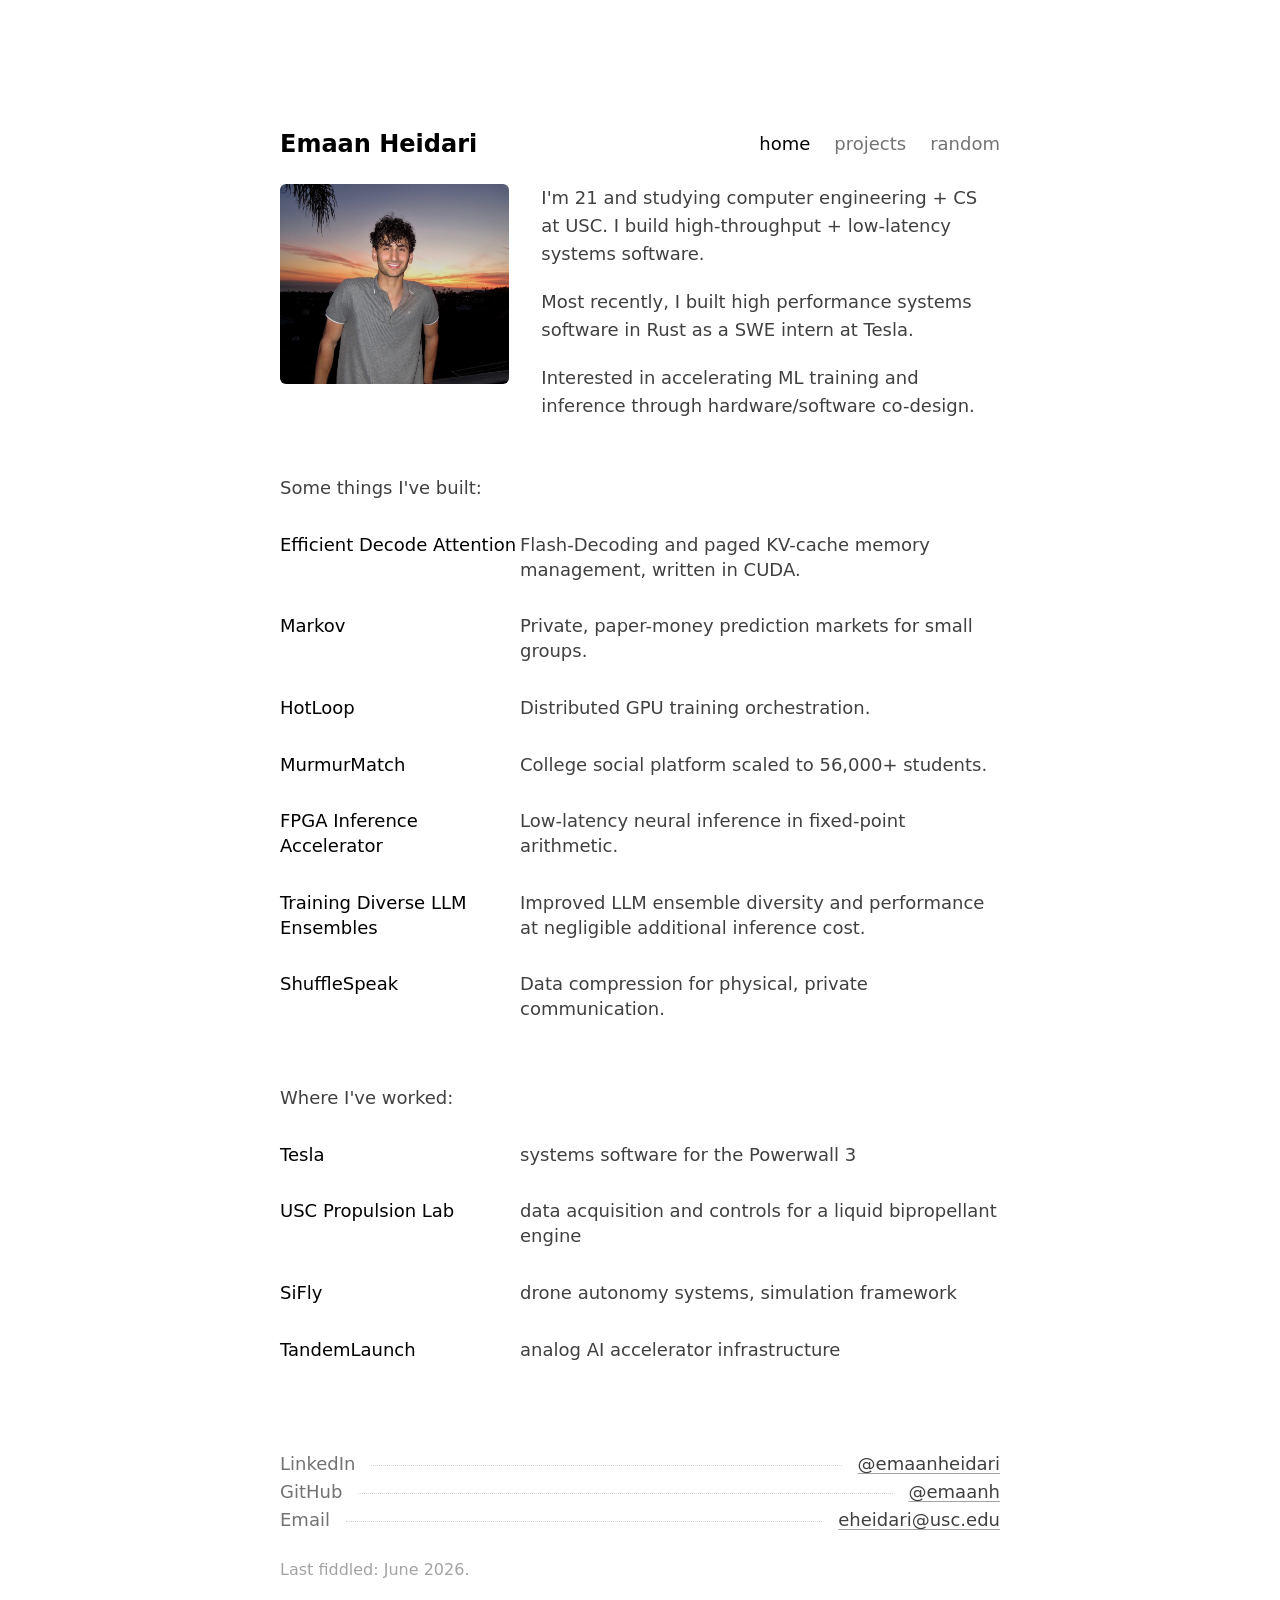
==== commit faff640b: "Add Markov and HotLoop, refresh screenshots and home page list Projects: - Add Markov (social predic" ====
--- a/index.html
+++ b/index.html
@@ -24,22 +24,24 @@
       <div class="layout-md intro">
         <div class="portrait">
           <img
-            src="/assets/img/emaan.jpg"
+            src="/assets/img/emaan2.jpg"
             alt="Portrait photograph of Emaan Heidari"
-            width="897"
-            height="800"
+            width="882"
+            height="720"
           />
         </div>
         <div class="prose copy">
           <p>
-            I'm 20 and studying computer engineering + CS at USC. I build
+            I'm 21 and studying computer engineering + CS at USC. I build
             high-throughput + low-latency systems software.
           </p>
           <p>
-            I've worked on edge systems across drone autonomy, rocket engine data
-            acquisition, and AI accelerator firmware, and I'm currently writing Rust
-            systems software as a SWE intern at
-            <a class="link" href="https://www.tesla.com/">Tesla</a>.
+            Most recently, I built high performance systems software in Rust as a
+            SWE intern at Tesla.
+          </p>
+          <p>
+            Interested in accelerating ML training and inference through
+            hardware/software co-design.
           </p>
         </div>
       </div>
@@ -48,68 +50,13 @@
         <div class="pair-list">
           <p class="pair-list-label">Some things I've built:</p>
 
-          <a class="project-pair" href="/projects.html#decode-attention">
-            <div class="project-pair-name">
-              Efficient Decode Attention
-              <svg class="arrow" xmlns="http://www.w3.org/2000/svg" width="18" height="18" viewBox="0 0 24 24" fill="none" stroke="currentColor" stroke-width="2" stroke-linecap="round" stroke-linejoin="round" aria-hidden="true"><line x1="7" y1="17" x2="17" y2="7" /><polyline points="7 7 17 7 17 17" /></svg>
-            </div>
-            <div>
-              <p>Flash-Decoding and paged KV-cache memory management, in CUDA</p>
-            </div>
-          </a>
+          <div id="builds" class="pair-items" data-count="7"></div>
 
-          <a class="project-pair" href="/projects.html#murmurmatch">
-            <div class="project-pair-name">
-              MurmurMatch
-              <svg class="arrow" xmlns="http://www.w3.org/2000/svg" width="18" height="18" viewBox="0 0 24 24" fill="none" stroke="currentColor" stroke-width="2" stroke-linecap="round" stroke-linejoin="round" aria-hidden="true"><line x1="7" y1="17" x2="17" y2="7" /><polyline points="7 7 17 7 17 17" /></svg>
-            </div>
-            <div>
-              <p>college social platform</p>
-              <aside>56k+ users, about half of Dartmouth and a third of Stanford</aside>
-            </div>
-          </a>
-
-          <a class="project-pair" href="/projects.html#fpga">
-            <div class="project-pair-name">
-              FPGA Accelerator
-              <svg class="arrow" xmlns="http://www.w3.org/2000/svg" width="18" height="18" viewBox="0 0 24 24" fill="none" stroke="currentColor" stroke-width="2" stroke-linecap="round" stroke-linejoin="round" aria-hidden="true"><line x1="7" y1="17" x2="17" y2="7" /><polyline points="7 7 17 7 17 17" /></svg>
-            </div>
-            <div>
-              <p>low-latency neural inference in fixed-point arithmetic</p>
-            </div>
-          </a>
-
-          <a class="project-pair" href="/projects.html#cka">
-            <div class="project-pair-name">
-              Diverse LLM Ensembles
-              <svg class="arrow" xmlns="http://www.w3.org/2000/svg" width="18" height="18" viewBox="0 0 24 24" fill="none" stroke="currentColor" stroke-width="2" stroke-linecap="round" stroke-linejoin="round" aria-hidden="true"><line x1="7" y1="17" x2="17" y2="7" /><polyline points="7 7 17 7 17 17" /></svg>
-            </div>
-            <div>
-              <p>representational regularization for better ensembles</p>
-              <aside>no additional inference cost</aside>
-            </div>
-          </a>
-
-          <a class="project-pair" href="/projects.html#shufflespeak">
-            <div class="project-pair-name">
-              ShuffleSpeak
-              <svg class="arrow" xmlns="http://www.w3.org/2000/svg" width="18" height="18" viewBox="0 0 24 24" fill="none" stroke="currentColor" stroke-width="2" stroke-linecap="round" stroke-linejoin="round" aria-hidden="true"><line x1="7" y1="17" x2="17" y2="7" /><polyline points="7 7 17 7 17 17" /></svg>
-            </div>
-            <div>
-              <p>compression for physical, private communication</p>
-              <aside>transformers + arithmetic coding</aside>
-            </div>
-          </a>
-
-          <a class="project-pair" href="/projects.html#blitzvision">
-            <div class="project-pair-name">
-              BlitzVision
-              <svg class="arrow" xmlns="http://www.w3.org/2000/svg" width="18" height="18" viewBox="0 0 24 24" fill="none" stroke="currentColor" stroke-width="2" stroke-linecap="round" stroke-linejoin="round" aria-hidden="true"><line x1="7" y1="17" x2="17" y2="7" /><polyline points="7 7 17 7 17 17" /></svg>
-            </div>
-            <div>
-              <p>self-play agents for BlitzGo, a game we invented</p>
-            </div>
-          </a>
+          <noscript>
+            <p class="pair-list-note">
+              <a class="link" href="/projects.html">See the projects page</a>
+            </p>
+          </noscript>
         </div>
 
         <div class="pair-list">
@@ -118,44 +65,36 @@
           <a class="project-pair" href="https://www.tesla.com/">
             <div class="project-pair-name">
               Tesla
-              <svg class="arrow" xmlns="http://www.w3.org/2000/svg" width="18" height="18" viewBox="0 0 24 24" fill="none" stroke="currentColor" stroke-width="2" stroke-linecap="round" stroke-linejoin="round" aria-hidden="true"><line x1="7" y1="17" x2="17" y2="7" /><polyline points="7 7 17 7 17 17" /></svg>
             </div>
             <div>
               <p>systems software for the Powerwall 3</p>
-              <aside>Rust, Go</aside>
             </div>
           </a>
 
           <a class="project-pair" href="https://usclpl.com/">
             <div class="project-pair-name">
               USC Propulsion Lab
-              <svg class="arrow" xmlns="http://www.w3.org/2000/svg" width="18" height="18" viewBox="0 0 24 24" fill="none" stroke="currentColor" stroke-width="2" stroke-linecap="round" stroke-linejoin="round" aria-hidden="true"><line x1="7" y1="17" x2="17" y2="7" /><polyline points="7 7 17 7 17 17" /></svg>
             </div>
             <div>
               <p>data acquisition and controls for a liquid bipropellant engine</p>
-              <aside>C++</aside>
             </div>
           </a>
 
           <a class="project-pair" href="https://sifly.co/">
             <div class="project-pair-name">
               SiFly
-              <svg class="arrow" xmlns="http://www.w3.org/2000/svg" width="18" height="18" viewBox="0 0 24 24" fill="none" stroke="currentColor" stroke-width="2" stroke-linecap="round" stroke-linejoin="round" aria-hidden="true"><line x1="7" y1="17" x2="17" y2="7" /><polyline points="7 7 17 7 17 17" /></svg>
             </div>
             <div>
               <p>drone autonomy systems, simulation framework</p>
-              <aside>Python, C++</aside>
             </div>
           </a>
 
           <a class="project-pair" href="https://www.tandemlaunch.com/">
             <div class="project-pair-name">
               TandemLaunch
-              <svg class="arrow" xmlns="http://www.w3.org/2000/svg" width="18" height="18" viewBox="0 0 24 24" fill="none" stroke="currentColor" stroke-width="2" stroke-linecap="round" stroke-linejoin="round" aria-hidden="true"><line x1="7" y1="17" x2="17" y2="7" /><polyline points="7 7 17 7 17 17" /></svg>
             </div>
             <div>
               <p>analog AI accelerator infrastructure</p>
-              <aside>Python, C++</aside>
             </div>
           </a>
         </div>
@@ -180,5 +119,59 @@
       </div>
       <p class="colophon">Last fiddled: June 2026.</p>
     </footer>
+    <script>
+      // This list is the top of the projects page, read straight from it at
+      // load. One source of truth: add a project over there and it shows up
+      // here, in the same order, with the same words.
+      (async () => {
+        const host = document.getElementById("builds");
+        if (!host) return;
+
+        const count = parseInt(host.dataset.count, 10) || 5;
+
+        try {
+          // Revalidate rather than trusting the cache: this list must never be
+          // staler than the page it is read from.
+          const res = await fetch("/projects.html", { cache: "no-cache" });
+          if (!res.ok) throw new Error("projects.html: " + res.status);
+
+          const doc = new DOMParser().parseFromString(await res.text(), "text/html");
+          const found = [...doc.querySelectorAll("section.project")].slice(0, count);
+          if (!found.length) throw new Error("no project sections");
+
+          const frag = document.createDocumentFragment();
+
+          for (const section of found) {
+            const title = section.querySelector(".project-title");
+            const tagline = section.querySelector(".project-tagline");
+            if (!section.id || !title) continue;
+
+            const a = document.createElement("a");
+            a.className = "project-pair";
+            a.href = "/projects.html#" + section.id;
+
+            const name = document.createElement("div");
+            name.className = "project-pair-name";
+            // textContent, so the heading can never inject markup here.
+            name.textContent = title.textContent.trim();
+
+            const body = document.createElement("div");
+            const p = document.createElement("p");
+            p.textContent = tagline ? tagline.textContent.trim() : "";
+            body.appendChild(p);
+
+            a.append(name, body);
+            frag.appendChild(a);
+          }
+
+          host.replaceChildren(frag);
+        } catch (err) {
+          // Never leave the section empty: fall back to a plain link.
+          console.error("[builds]", err);
+          host.innerHTML =
+            '<p class="pair-list-note"><a class="link" href="/projects.html">See the projects page</a></p>';
+        }
+      })();
+    </script>
   </body>
 </html>
--- a/style.css
+++ b/style.css
@@ -91,7 +91,7 @@
 }
 
 /* Cross-document page transitions: a fast crossfade between pages. Pure CSS,
-   progressively enhanced — browsers without view transitions (e.g. Firefox)
+   progressively enhanced. Browsers without view transitions (e.g. Firefox)
    fall back to an instant navigation. */
 @view-transition {
   navigation: auto;
@@ -280,12 +280,6 @@
   text-decoration-color: var(--c-black);
 }
 
-/* Inline "open in new tab" glyph that trails a label. */
-.arrow {
-  display: inline;
-  color: var(--c-muted);
-}
-
 /* =========================================================================
    Header + nav
    ========================================================================= */
@@ -389,7 +383,7 @@
 }
 
 /* =========================================================================
-   Home — body stack
+   Home: body stack
    ========================================================================= */
 
 .stack > * + * {
@@ -425,6 +419,17 @@
 .project-pair-name {
   color: var(--c-black);
   font-weight: 500;
+  /* Offset declared here rather than in the hover rule so the underline
+     lands in the same place the moment it appears. */
+  text-underline-offset: 3px;
+}
+
+/* The whole row is the link, so the name only takes an underline once the
+   row is hovered or the link is keyboard-focused. */
+.project-pair:hover .project-pair-name,
+.project-pair:focus-visible .project-pair-name {
+  text-decoration-line: underline;
+  text-decoration-color: var(--c-black);
 }
 
 .project-pair aside {
@@ -479,7 +484,7 @@
 }
 
 /* =========================================================================
-   Home — portrait + intro
+   Home: portrait + intro
    ========================================================================= */
 
 /* Same 1fr/2fr split as the project rows, so the portrait column lines up
@@ -512,6 +517,12 @@
 }
 
 .pair-list > * + * {
+  margin-top: 1rem;
+}
+
+/* Rows written by script live one level down, inside their container, so the
+   sibling rule above never reaches them. Same rhythm, same value. */
+.pair-items > * + * {
   margin-top: 1rem;
 }
 
@@ -616,23 +627,28 @@
   border-width: 1px;
 }
 
-/* The tetrahedron easter egg, sized to the frame its canvas reports. */
-.tetra-line {
+/* Section heading with the tetrahedron easter egg pinned to its right. */
+.builds-head {
   display: flex;
   align-items: center;
-}
-
+  justify-content: space-between;
+  gap: 1rem;
+}
+
+.builds-head .heading2 {
+  margin-bottom: 0;
+}
+
+/* The tetrahedron easter egg, sized to the frame its canvas reports. */
 .tetra {
   flex: 0 0 auto;
   width: 58px;
   height: 58px;
-  margin-left: -0.5rem;
-  margin-right: 0.5rem;
   border: 0;
 }
 
 /* =========================================================================
-   Random — figure + quotes
+   Random: figure + quotes
    ========================================================================= */
 
 .figure {
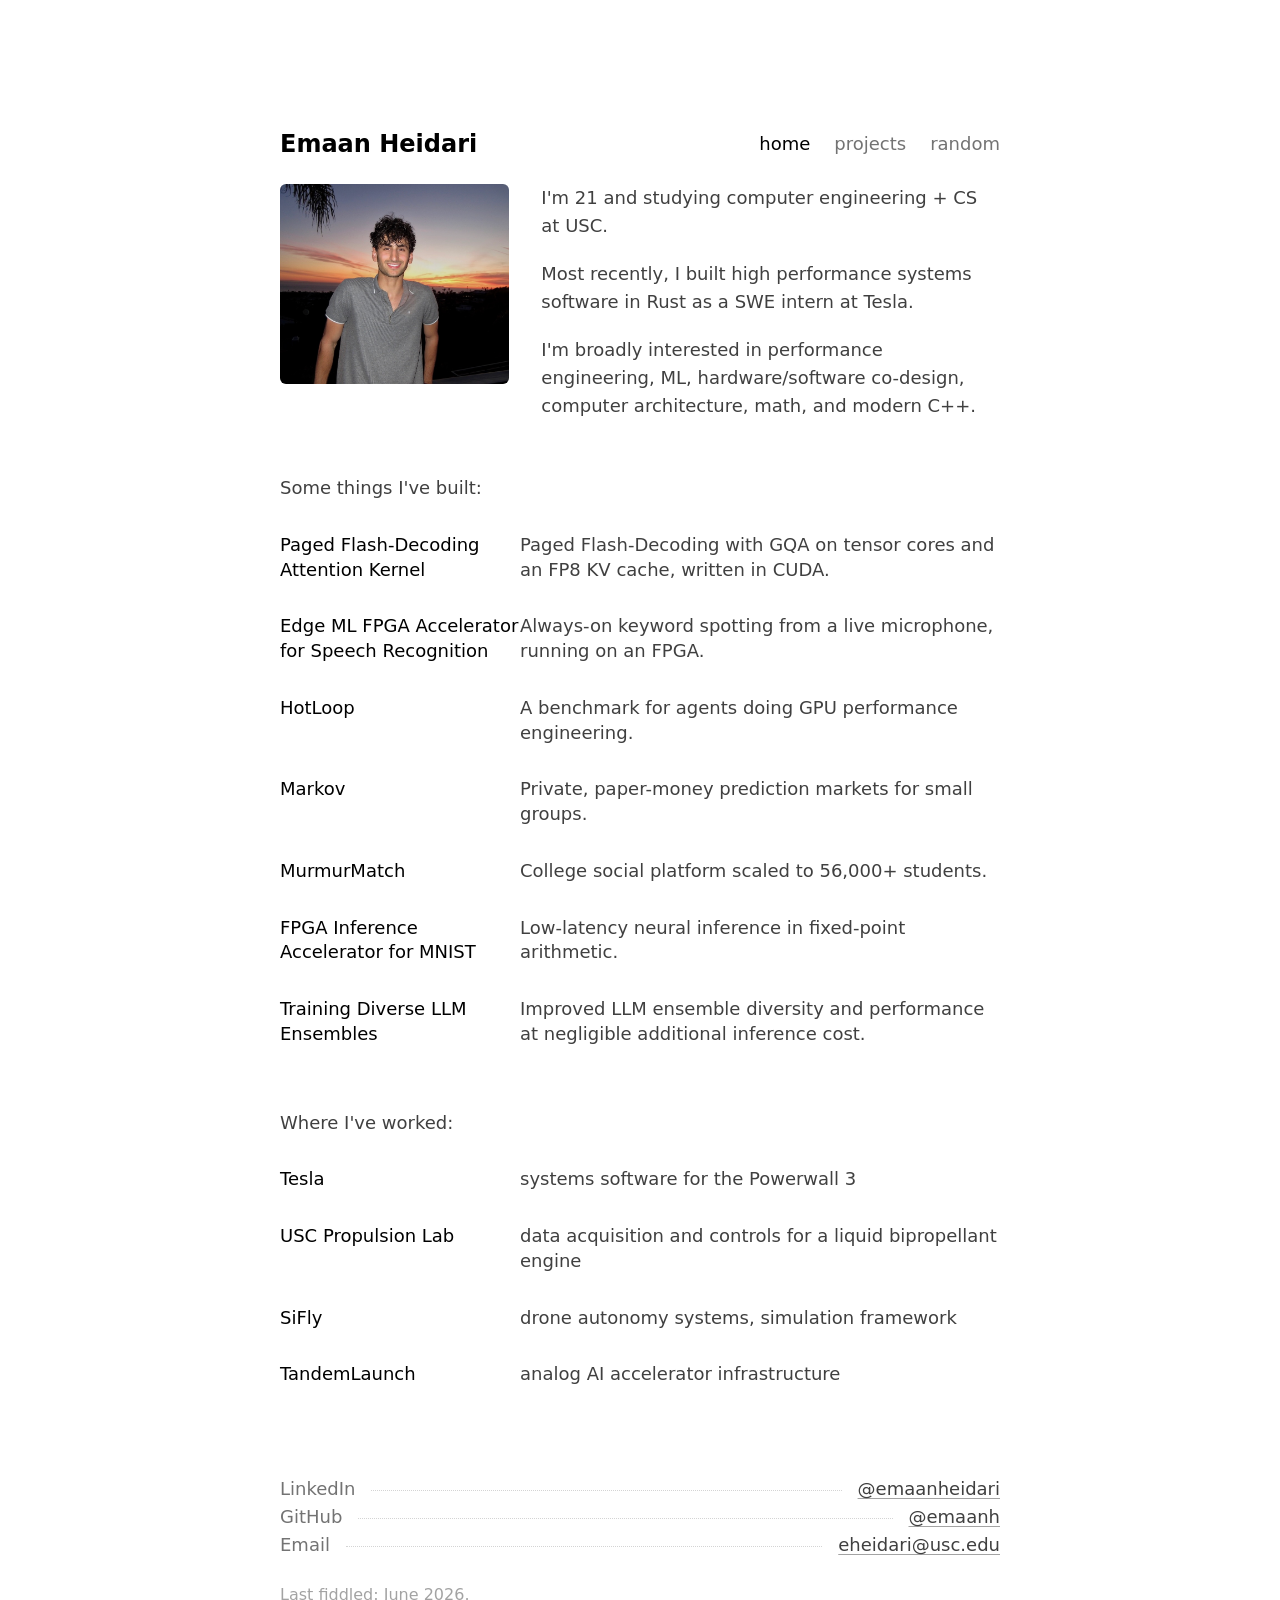
==== commit 47f0b6fc: "Rewrite the bio" ====
--- a/index.html
+++ b/index.html
@@ -32,16 +32,15 @@
         </div>
         <div class="prose copy">
           <p>
-            I'm 21 and studying computer engineering + CS at USC. I build
-            high-throughput + low-latency systems software.
+            I'm 21 and studying computer engineering + CS at USC.
           </p>
           <p>
             Most recently, I built high performance systems software in Rust as a
             SWE intern at Tesla.
           </p>
           <p>
-            Interested in accelerating ML training and inference through
-            hardware/software co-design.
+            I'm broadly interested in performance engineering, ML, hardware/software
+            co-design, computer architecture, math, and modern C++.
           </p>
         </div>
       </div>
--- a/style.css
+++ b/style.css
@@ -623,15 +623,12 @@
   border-radius: 0.375rem;
 }
 
-.shot-bordered {
-  border-width: 1px;
-}
-
 /* Section heading with the tetrahedron easter egg pinned to its right. */
 .builds-head {
   display: flex;
   align-items: center;
-  justify-content: space-between;
+  /* Heading and tetrahedron travel together as one centred pair. */
+  justify-content: center;
   gap: 1rem;
 }
 
